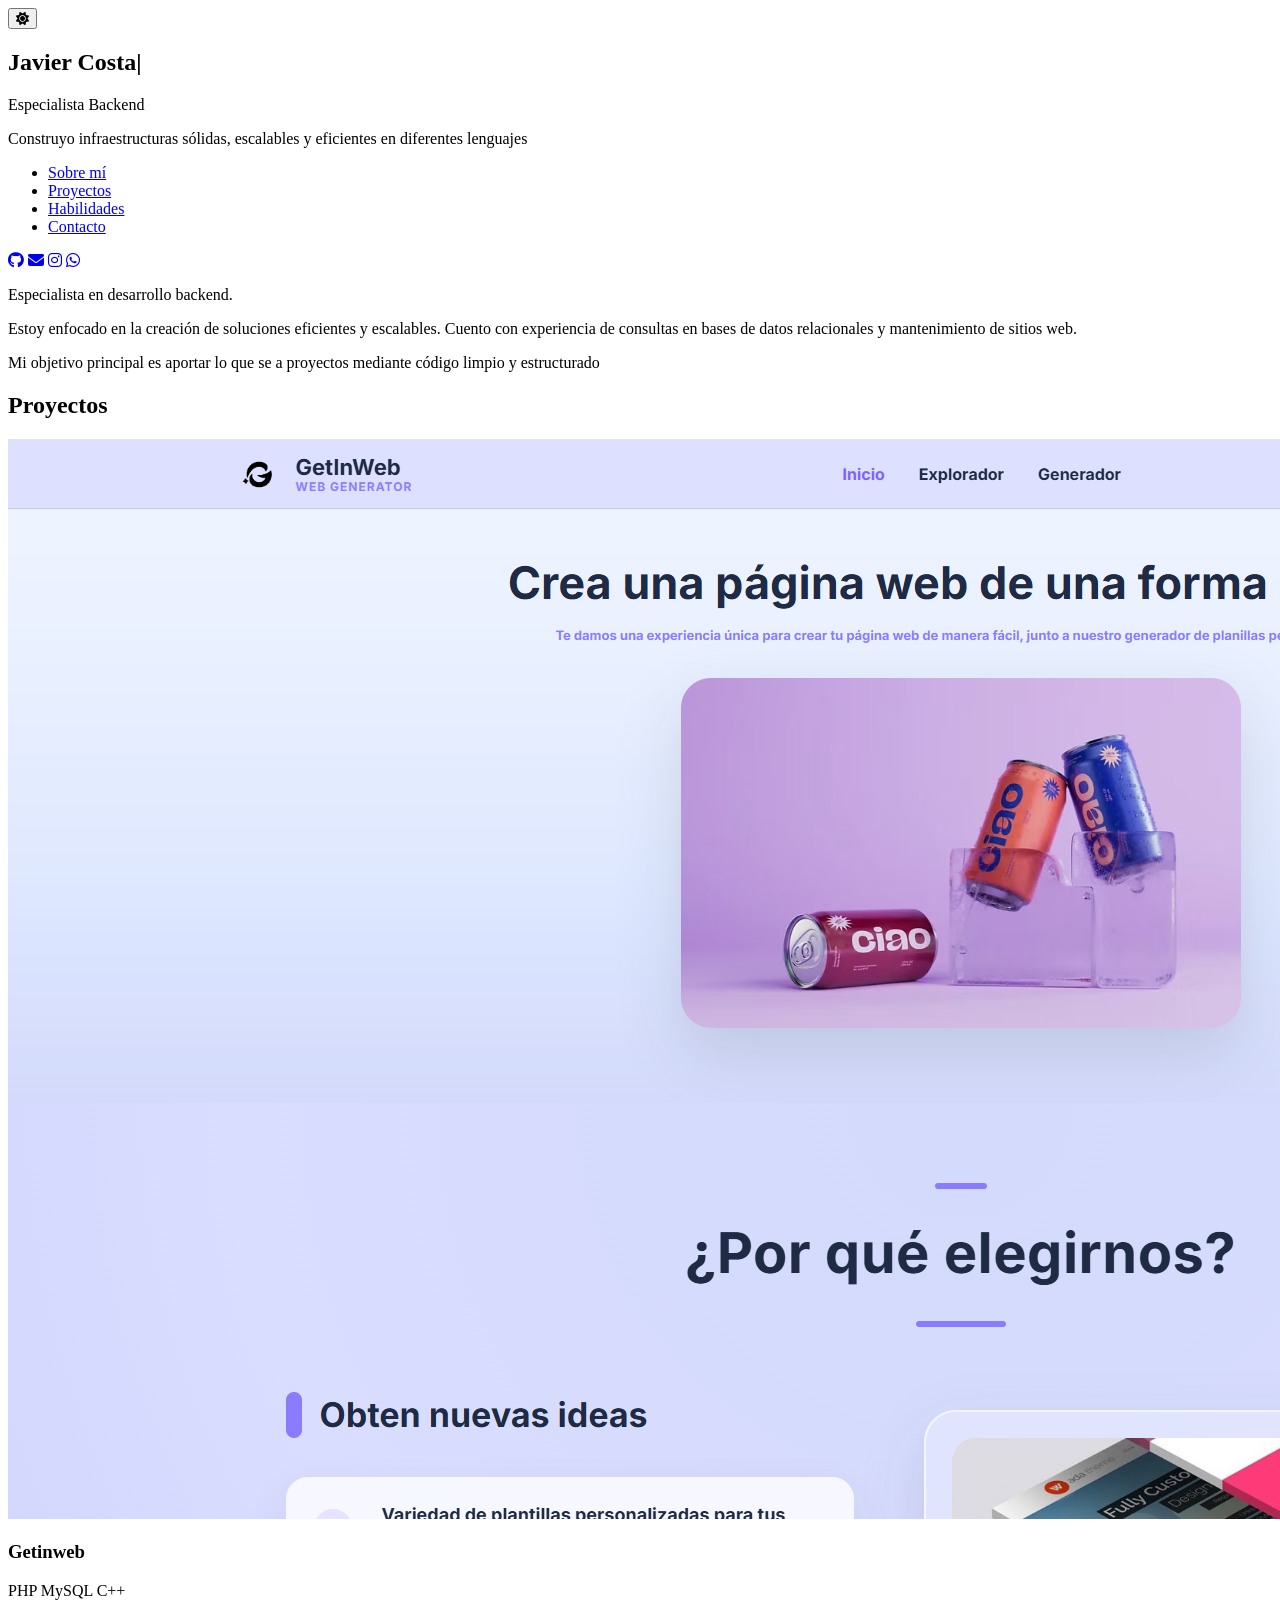
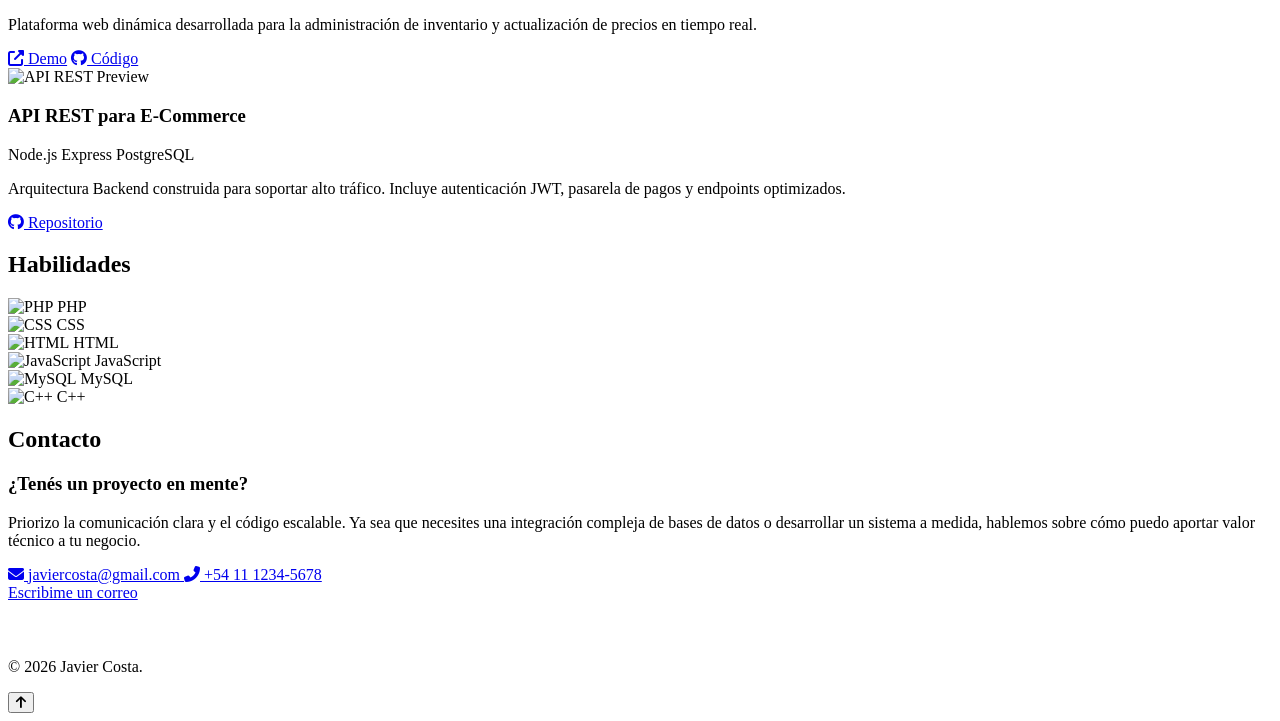
==== index.html @ dca33783 "Update index.html" ====
<!DOCTYPE html>
<html lang="es">
<head>
    <meta charset="UTF-8">
    <meta name="viewport" content="width=device-width, initial-scale=1.0">
    <title>Javier Costa | Desarrollador Backend</title>
    <link rel="preconnect" href="https://fonts.googleapis.com">
    <link rel="preconnect" href="https://fonts.gstatic.com" crossorigin>
    <link href="https://fonts.googleapis.com/css2?family=Fira+Code:wght@600;700&family=Inter:wght@300;400;500;600;700&family=Poppins:wght@500;700;800&family=Space+Grotesk:wght@600;700&display=swap" rel="stylesheet">
    <link rel="stylesheet" href="https://cdnjs.cloudflare.com/ajax/libs/font-awesome/6.4.0/css/all.min.css">
    <link rel="stylesheet" href="/CSS/estilos.css">
</head>
    
<body>

    <div id="bg-flashlight"></div>

    <button id="btn-theme" class="btn-theme-toggle" aria-label="Cambiar tema">
        <i class="fas fa-sun"></i>
    </button>

    <div class="layout-container">
        
        <aside class="col-izquierda">
            <div class="header-info">
                <h1><span id="nombre-tipeo" class="texto-gradiente fuente-llamativa"></span><span class="cursor">|</span></h1>
                <p class="subtitulo">Especialista Backend</p>
                <p class="tagline">Construyo infraestructuras sólidas, escalables y eficientes en diferentes lenguajes</p>
                
                <nav class="nav-fija">
                    <ul>
                        <li><a href="#sobre-mi" class="nav-link activo-link"><span class="nav-linea"></span> Sobre mí</a></li>
                        <li><a href="#proyectos" class="nav-link"><span class="nav-linea"></span> Proyectos</a></li>
                        <li><a href="#habilidades" class="nav-link"><span class="nav-linea"></span> Habilidades</a></li>
                        <li><a href="#contacto" class="nav-link"><span class="nav-linea"></span> Contacto</a></li>
                    </ul>
                </nav>
            </div>

            <div class="redes-sociales-fijas">
                <a href="https://github.com/ModuMod" target="_blank" class="btn-icono-pequeno" aria-label="GitHub"><i class="fab fa-github"></i></a>
                <a href="mailto:javiercosta@gmail.com" class="btn-icono-pequeno" aria-label="Email"><i class="fas fa-envelope"></i></a>
                <a href="https://instagram.com/" target="_blank" class="btn-icono-pequeno" aria-label="Instagram"><i class="fab fa-instagram"></i></a>
                <a href="https://wa.me/541112345678" target="_blank" class="btn-icono-pequeno" aria-label="WhatsApp"><i class="fab fa-whatsapp"></i></a>
            </div>
        </aside>

        <main class="col-derecha">
            
            <section id="sobre-mi" class="seccion-bloque">
                <p>Especialista en desarrollo backend. </p>
                <p>Estoy enfocado en la creación de soluciones eficientes y escalables. Cuento con experiencia de consultas en bases de datos relacionales y mantenimiento de sitios web.</p>
                <p>Mi objetivo principal es aportar lo que se a proyectos mediante código limpio y estructurado</p>
            </section>

            <section id="proyectos" class="seccion-bloque">
                <h2>Proyectos</h2>
                <div class="lista-proyectos">
                    
                    <div class="card-proyecto-moderna">
                        <div class="proyecto-imagen">
                            <img src="img/AA.png" alt="Getinweb Preview">
                        </div>
                        <div class="proyecto-info">
                            <h3>Getinweb</h3>
                            <div class="etiquetas-tech">
                                <span class="tag">PHP</span>
                                <span class="tag">MySQL</span>
                                <span class="tag">C++</span>
                            </div>
                            <p>Plataforma web dinámica desarrollada para la administración de inventario y actualización de precios en tiempo real.</p>
                            <div class="enlaces-proyecto">
                                <a href="https://getinweb.cavernservices.org/index.php" class="btn" target="_blank"><i class="fas fa-external-link-alt"></i> Demo</a>
                                <a href="https://github.com/R0V1N2VV/GetInWeb-Proyecto" class="btn btn-secundario" target="_blank"><i class="fab fa-github"></i> Código</a>
                            </div>
                        </div>
                    </div>

                    <div class="card-proyecto-moderna">
                        <div class="proyecto-imagen">
                            <img src="https://images.unsplash.com/photo-1558494949-ef010cbdcc31?auto=format&fit=crop&w=600&q=80" alt="API REST Preview">
                        </div>
                        <div class="proyecto-info">
                            <h3>API REST para E-Commerce</h3>
                            <div class="etiquetas-tech">
                                <span class="tag">Node.js</span>
                                <span class="tag">Express</span>
                                <span class="tag">PostgreSQL</span>
                            </div>
                            <p>Arquitectura Backend construida para soportar alto tráfico. Incluye autenticación JWT, pasarela de pagos y endpoints optimizados.</p>
                            <div class="enlaces-proyecto">
                                <a href="#" class="btn btn-secundario"><i class="fab fa-github"></i> Repositorio</a>
                            </div>
                        </div>
                    </div>

                </div>
            </section>

            <section id="habilidades" class="seccion-bloque">
                <h2>Habilidades</h2>
                <div class="grid-habilidades">
                    <div class="skill-tag"><img src="https://cdn.jsdelivr.net/gh/devicons/devicon@latest/icons/php/php-original.svg" alt="PHP"> PHP</div>
                    <div class="skill-tag"><img src="https://cdn.jsdelivr.net/gh/devicons/devicon@latest/icons/css3/css3-original.svg" alt="CSS"> CSS</div>
                    <div class="skill-tag"><img src="https://cdn.jsdelivr.net/gh/devicons/devicon@latest/icons/html5/html5-original.svg" alt="HTML"> HTML</div>
                    <div class="skill-tag"><img src="https://cdn.jsdelivr.net/gh/devicons/devicon@latest/icons/javascript/javascript-original.svg" alt="JavaScript"> JavaScript</div>
                    <div class="skill-tag"><img src="https://cdn.jsdelivr.net/gh/devicons/devicon@latest/icons/mysql/mysql-original.svg" alt="MySQL"> MySQL</div>
                    <div class="skill-tag"><img src="https://cdn.jsdelivr.net/gh/devicons/devicon@latest/icons/cplusplus/cplusplus-original.svg" alt="C++"> C++</div>
                </div>
            </section>

            <section id="contacto" class="seccion-bloque">
                <h2>Contacto</h2>
                <div class="card-contacto-imagen">
                    <h3 class="contacto-titulo">¿Tenés un proyecto en mente?</h3>
                    <p class="contacto-descripcion">
                        Priorizo la comunicación clara y el código escalable. Ya sea que necesites una integración compleja de bases de datos o desarrollar un sistema a medida, hablemos sobre cómo puedo aportar valor técnico a tu negocio.
                    </p>
                    
                    <div class="contacto-pill-container">
                        <a href="mailto:javiercosta@gmail.com" class="contacto-pill">
                            <i class="fas fa-envelope"></i>
                            <span>javiercosta@gmail.com</span>
                        </a>
                        <a href="https://wa.me/541112345678" target="_blank" class="contacto-pill">
                            <i class="fas fa-phone-alt"></i>
                            <span>+54 11 1234-5678</span>
                        </a>
                    </div>

                    <div class="contacto-accion">
                        <a href="mailto:javiercosta@gmail.com" class="btn-contacto-destacado">Escribime un correo</a>
                    </div>
                </div>
            </section>

            <footer class="footer-bottom" style="text-align: left; background: transparent; border: none; padding-top: 40px;">
                <p>&copy; 2026 Javier Costa.</p>
            </footer>

        </main>
    </div>
<button id="btn-subir" class="btn-subir" aria-label="Volver arriba">
        <i class="fas fa-arrow-up"></i>
</button>
    <script src="js/app.js"></script>
</body>
</html>
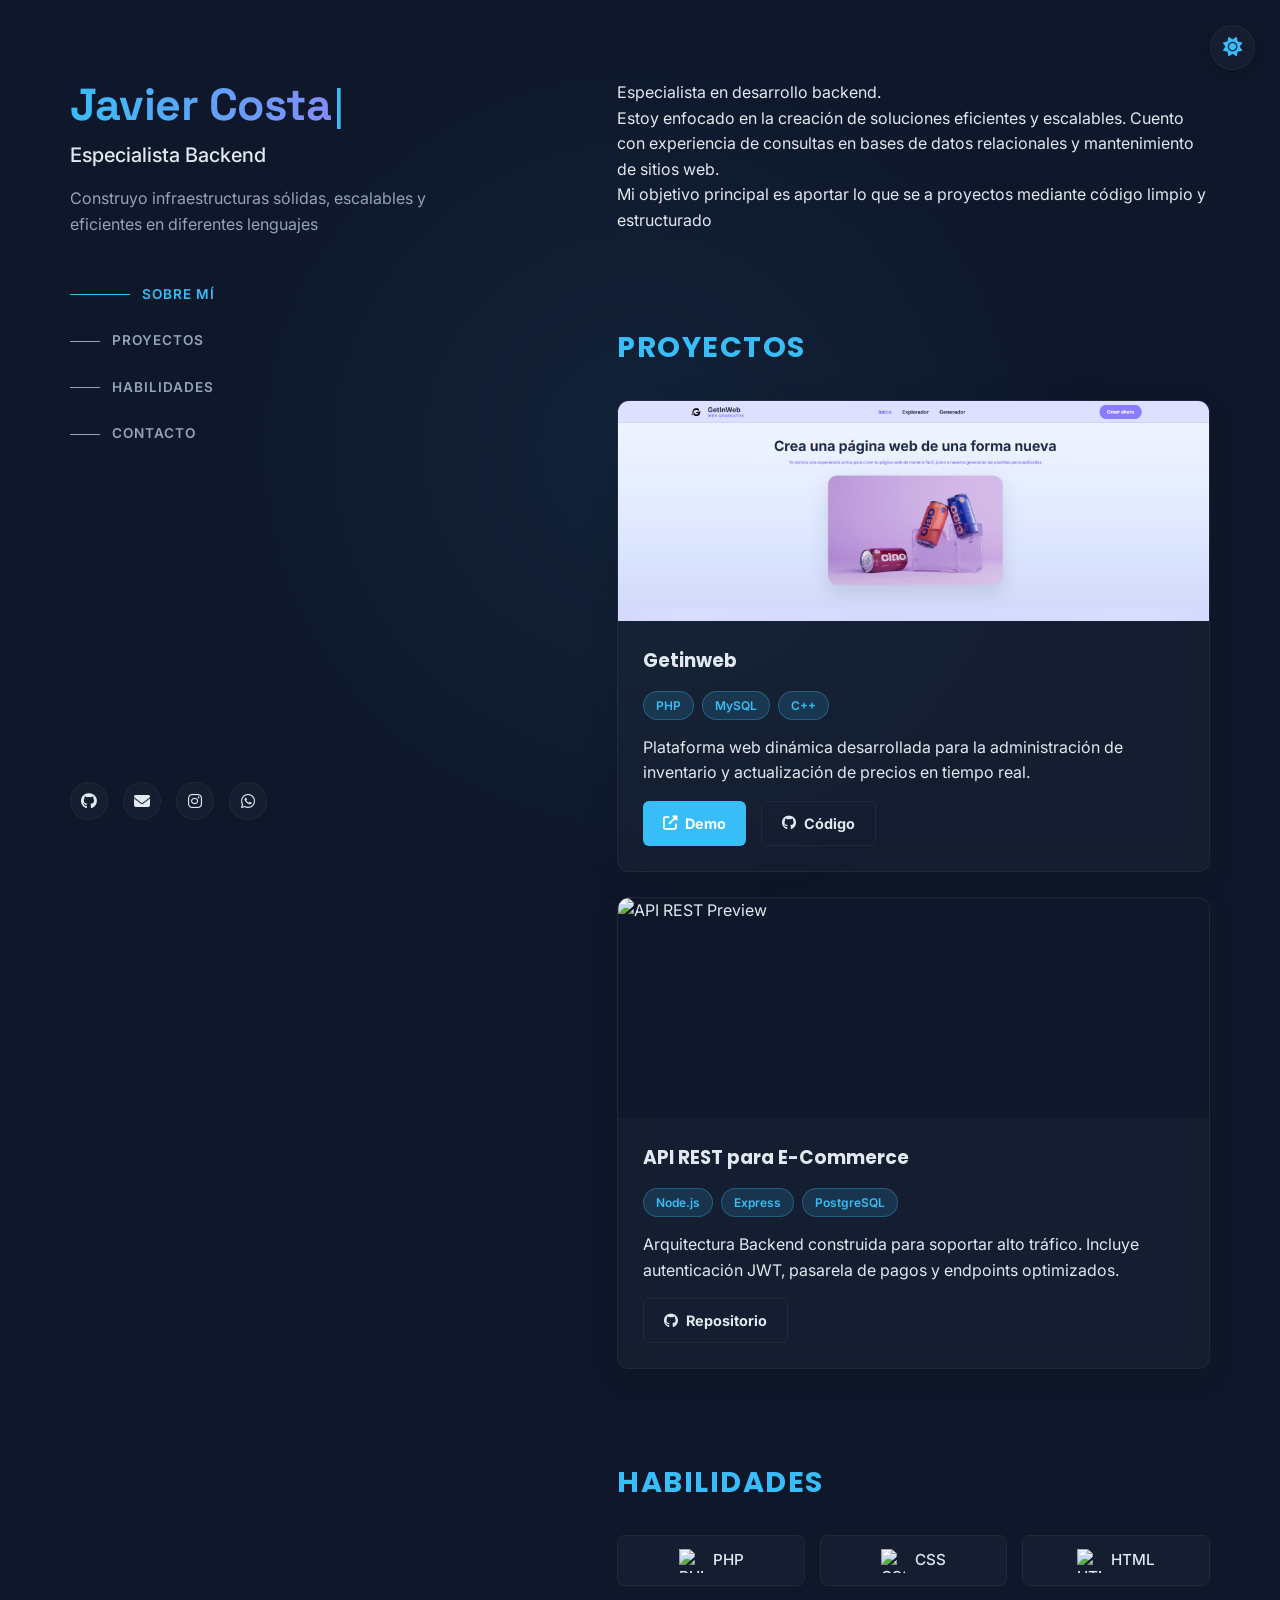
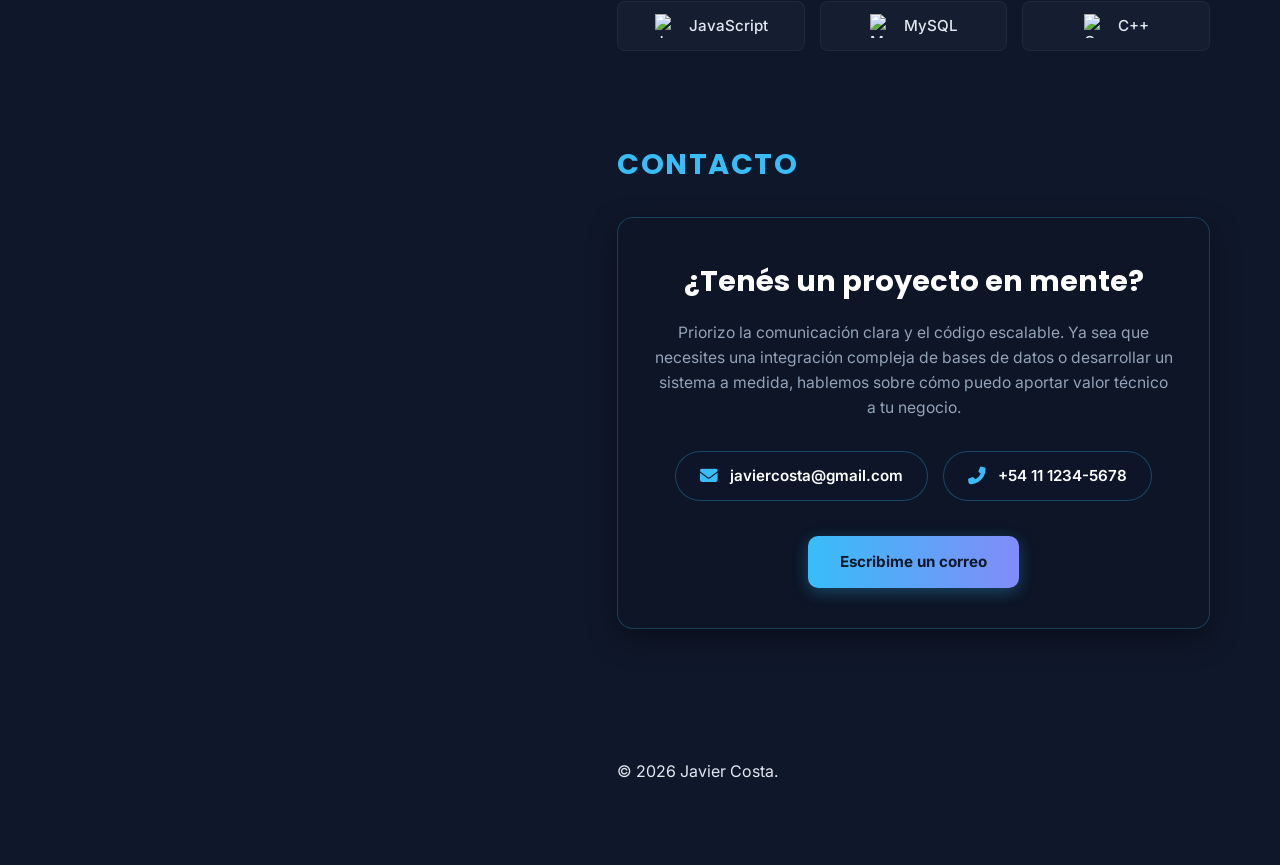
==== commit 26744245: "Update index.html" ====
--- a/index.html
+++ b/index.html
@@ -8,7 +8,7 @@
     <link rel="preconnect" href="https://fonts.gstatic.com" crossorigin>
     <link href="https://fonts.googleapis.com/css2?family=Fira+Code:wght@600;700&family=Inter:wght@300;400;500;600;700&family=Poppins:wght@500;700;800&family=Space+Grotesk:wght@600;700&display=swap" rel="stylesheet">
     <link rel="stylesheet" href="https://cdnjs.cloudflare.com/ajax/libs/font-awesome/6.4.0/css/all.min.css">
-    <link rel="stylesheet" href="/CSS/estilos.css">
+    <link rel="stylesheet" href="/css/estilos.css">
 </head>
     
 <body>
--- a/css/estilos.css
+++ b/css/estilos.css
@@ -0,0 +1,567 @@
+:root {
+    --color-fondo: #0f172a;
+    --color-texto: #e2e8f0;
+    --color-texto-secundario: #94a3b8;
+    --color-acento: #38bdf8;
+    --color-acento-hover: #0ea5e9;
+    --color-card: rgba(30, 41, 59, 0.4);
+    --color-card-border: rgba(255, 255, 255, 0.05);
+    --color-input: rgba(15, 23, 42, 0.6);
+    --gradiente-texto: linear-gradient(90deg, #38bdf8, #818cf8);
+    --font-texto: 'Inter', sans-serif;
+    --font-titulos: 'Poppins', sans-serif;
+    --font-llamativa: 'Space Grotesk', sans-serif;
+}
+
+body.modo-claro {
+    --color-fondo: #f8fafc;
+    --color-texto: #1e293b;
+    --color-texto-secundario: #475569;
+    --color-acento: #0284c7;
+    --color-acento-hover: #0369a1;
+    --color-card: rgba(255, 255, 255, 0.85);
+    --color-card-border: rgba(0, 0, 0, 0.08);
+    --color-input: rgba(241, 245, 249, 1);
+    --gradiente-texto: linear-gradient(90deg, #0284c7, #4f46e5);
+}
+
+#bg-flashlight {
+    position: fixed;
+    top: 0;
+    left: 0;
+    width: 100vw;
+    height: 100vh;
+    pointer-events: none;
+    z-index: -1;
+    background: radial-gradient(600px circle at var(--bg-x, 50%) var(--bg-y, 50%), rgba(56, 189, 248, 0.07), transparent 80%);
+    transition: background 0.1s ease-out;
+}
+
+body.modo-claro #bg-flashlight {
+    background: radial-gradient(600px circle at var(--bg-x, 50%) var(--bg-y, 50%), rgba(2, 132, 199, 0.08), transparent 80%);
+}
+
+html {
+    scroll-behavior: smooth;
+}
+
+* {
+    margin: 0;
+    padding: 0;
+    box-sizing: border-box;
+}
+
+body {
+    background-color: var(--color-fondo);
+    color: var(--color-texto);
+    line-height: 1.6;
+    overflow-x: hidden;
+    font-family: var(--font-texto);
+    transition: background-color 0.3s ease, color 0.3s ease;
+}
+
+h1, h2, h3 {
+    font-family: var(--font-titulos);
+}
+
+.btn-theme-toggle {
+    position: fixed;
+    top: 25px;
+    right: 25px;
+    z-index: 1000;
+    width: 45px;
+    height: 45px;
+    border-radius: 50%;
+    background-color: var(--color-card);
+    border: 1px solid var(--color-card-border);
+    color: var(--color-acento);
+    font-size: 1.2rem;
+    cursor: pointer;
+    display: flex;
+    align-items: center;
+    justify-content: center;
+    box-shadow: 0 4px 12px rgba(0,0,0,0.15);
+    transition: all 0.3s ease;
+}
+
+.btn-theme-toggle:hover {
+    transform: scale(1.1);
+    background-color: var(--color-acento);
+    color: #fff;
+}
+
+::-webkit-scrollbar {
+    width: 8px;
+}
+
+::-webkit-scrollbar-track {
+    background: var(--color-fondo);
+}
+
+::-webkit-scrollbar-thumb {
+    background: var(--color-acento);
+    border-radius: 4px;
+}
+
+.texto-gradiente {
+    background: var(--gradiente-texto);
+    background-clip: text;          
+    -webkit-background-clip: text;
+    -webkit-text-fill-color: transparent;
+}
+
+.fuente-llamativa {
+    font-family: var(--font-llamativa);
+    font-weight: 700;
+    letter-spacing: -0.5px;
+}
+
+.cursor {
+    display: inline-block;
+    color: var(--color-acento);
+    font-weight: 300;
+    animation: parpadeo 0.8s infinite;
+    margin-left: 2px;
+}
+
+@keyframes parpadeo {
+    0%, 100% { opacity: 1; }
+    50% { opacity: 0; }
+}
+
+.layout-container {
+    max-width: 1200px;
+    margin: 0 auto;
+    padding: 0 30px;
+}
+
+@media (min-width: 1024px) {
+    .layout-container {
+        display: flex;
+        justify-content: space-between;
+        gap: 50px;
+    }
+
+    .col-izquierda {
+        position: sticky;
+        top: 0;
+        height: 100vh;
+        width: 42%;
+        display: flex;
+        flex-direction: column;
+        justify-content: space-between;
+        padding: 80px 0;
+    }
+
+    .col-derecha {
+        width: 52%;
+        padding: 80px 0;
+    }
+}
+
+@media (max-width: 1023px) {
+    .col-izquierda {
+        padding: 60px 0 30px 0;
+    }
+    
+    .col-derecha {
+        padding: 20px 0 60px 0;
+    }
+
+    .nav-fija {
+        display: none;
+    }
+}
+
+.header-info h1 {
+    font-size: 2.8rem;
+    line-height: 1.1;
+    margin-bottom: 10px;
+    color: var(--color-texto);
+}
+
+.header-info .subtitulo {
+    font-size: 1.25rem;
+    color: var(--color-texto);
+    font-weight: 500;
+    margin-bottom: 15px;
+}
+
+.header-info .tagline {
+    color: var(--color-texto-secundario);
+    font-size: 1rem;
+    max-width: 90%;
+}
+
+.nav-fija {
+    margin-top: 40px;
+}
+
+.nav-fija ul {
+    list-style: none;
+}
+
+.nav-fija li {
+    margin-bottom: 18px;
+}
+
+.nav-fija .nav-link {
+    display: inline-flex;
+    align-items: center;
+    gap: 12px;
+    color: var(--color-texto-secundario);
+    text-decoration: none;
+    font-size: 0.85rem;
+    font-weight: 600;
+    text-transform: uppercase;
+    letter-spacing: 1px;
+    transition: all 0.3s ease;
+}
+
+.nav-linea {
+    width: 30px;
+    height: 1px;
+    background-color: var(--color-texto-secundario);
+    transition: all 0.3s ease;
+}
+
+.nav-fija .nav-link:hover,
+.nav-fija .nav-link.activo-link {
+    color: var(--color-acento);
+}
+
+.nav-fija .nav-link:hover .nav-linea,
+.nav-fija .nav-link.activo-link .nav-linea {
+    width: 60px;
+    background-color: var(--color-acento);
+}
+
+.redes-sociales-fijas {
+    display: flex;
+    gap: 15px;
+    margin-top: 30px;
+}
+
+.seccion-bloque {
+    margin-bottom: 90px;
+}
+
+.seccion-bloque h2 {
+    font-size: 1.8rem;
+    margin-bottom: 30px;
+    color: var(--color-acento);
+    text-transform: uppercase;
+    letter-spacing: 1.5px;
+}
+
+.lista-proyectos {
+    display: flex;
+    flex-direction: column;
+    gap: 25px;
+}
+
+.card-proyecto-moderna {
+    background: var(--color-card); 
+    backdrop-filter: blur(12px);
+    -webkit-backdrop-filter: blur(12px);
+    border: 1px solid var(--color-card-border); 
+    box-shadow: 0 8px 32px 0 rgba(0, 0, 0, 0.1);
+    position: relative;
+    border-radius: 12px;
+    overflow: hidden;
+    transition: transform 0.3s ease, border-color 0.3s ease;
+    display: flex;
+    flex-direction: column;
+}
+
+.proyecto-imagen {
+    width: 100%;
+    height: 220px; 
+    overflow: hidden;
+    background-color: #0f172a; 
+}
+
+.proyecto-imagen img {
+    width: 100%;
+    height: 100%;
+    object-fit: cover; 
+    object-position: top center; 
+    transition: transform 0.4s ease;
+}
+
+.card-proyecto-moderna:hover .proyecto-imagen img {
+    transform: scale(1.05);
+}
+
+.proyecto-info {
+    padding: 25px;
+}
+
+.card-proyecto-moderna::after {
+    content: '';
+    position: absolute;
+    top: 0; left: 0; right: 0; bottom: 0;
+    background: radial-gradient(circle 300px at var(--mouse-x, 50%) var(--mouse-y, 50%), rgba(56, 189, 248, 0.12), transparent 80%);
+    opacity: 0;
+    transition: opacity 0.3s ease;
+    pointer-events: none;
+    z-index: 1;
+}
+
+.card-proyecto-moderna:hover::after {
+    opacity: 1;
+}
+
+.card-proyecto-moderna:hover {
+    transform: translateY(-5px);
+    border-color: var(--color-acento);
+}
+
+.etiquetas-tech {
+    display: flex;
+    gap: 8px;
+    margin: 15px 0;
+    flex-wrap: wrap;
+}
+
+.tag {
+    background: rgba(56, 189, 248, 0.15);
+    color: var(--color-acento);
+    padding: 4px 12px;
+    border-radius: 20px;
+    font-size: 0.75rem;
+    font-weight: 600;
+    border: 1px solid rgba(56, 189, 248, 0.3);
+}
+
+.enlaces-proyecto {
+    display: flex;
+    gap: 15px;
+    margin-top: 15px;
+}
+
+.btn {
+    display: inline-flex;
+    align-items: center;
+    gap: 8px;
+    background-color: var(--color-acento);
+    color: #fff;
+    padding: 10px 20px;
+    text-decoration: none;
+    font-weight: bold;
+    border-radius: 6px;
+    font-size: 0.9rem;
+    transition: all 0.3s ease;
+}
+
+.btn:hover {
+    background-color: var(--color-acento-hover);
+    transform: translateY(-2px);
+}
+
+.btn-secundario {
+    background: transparent;
+    color: var(--color-texto);
+    border: 1px solid var(--color-card-border);
+}
+
+.btn-secundario:hover {
+    border-color: var(--color-acento);
+    color: var(--color-acento);
+}
+
+.btn-icono-pequeno {
+    display: inline-flex;
+    align-items: center;
+    justify-content: center;
+    width: 38px;
+    height: 38px;
+    background-color: var(--color-card);
+    color: var(--color-texto);
+    border-radius: 50%;
+    text-decoration: none;
+    transition: all 0.3s ease;
+    border: 1px solid var(--color-card-border);
+}
+
+.btn-icono-pequeno:hover {
+    background-color: var(--color-acento);
+    color: #fff;
+    border-color: var(--color-acento);
+    transform: translateY(-3px);
+}
+
+.grid-habilidades {
+    display: grid;
+    grid-template-columns: repeat(3, 1fr);
+    gap: 15px;
+}
+
+@media (max-width: 600px) {
+    .grid-habilidades {
+        grid-template-columns: repeat(2, 1fr);
+    }
+}
+
+.skill-tag {
+    display: flex;
+    align-items: center;
+    justify-content: center;
+    gap: 10px;
+    background: var(--color-card); 
+    border: 1px solid var(--color-card-border);
+    padding: 12px;
+    border-radius: 8px;
+    font-size: 0.95rem;
+    font-weight: 500;
+    color: var(--color-texto);
+    cursor: default;
+}
+
+.skill-tag img {
+    width: 24px;
+    height: 24px;
+    object-fit: contain;
+}
+
+.card-contacto-imagen {
+    background: #0d1527;
+    border: 1px solid rgba(56, 189, 248, 0.25);
+    border-radius: 16px;
+    padding: 40px 30px;
+    text-align: center;
+    box-shadow: 0 10px 30px rgba(0, 0, 0, 0.4);
+    transition: border-color 0.3s ease;
+}
+
+body.modo-claro .card-contacto-imagen {
+    background: #ffffff;
+    border-color: rgba(2, 132, 199, 0.3);
+    box-shadow: 0 10px 30px rgba(0, 0, 0, 0.05);
+}
+
+.contacto-titulo {
+    font-size: 1.8rem;
+    font-weight: 700;
+    color: #ffffff;
+    margin-bottom: 16px;
+}
+
+body.modo-claro .contacto-titulo {
+    color: #0f172a;
+}
+
+.contacto-descripcion {
+    color: #94a3b8;
+    font-size: 0.98rem;
+    line-height: 1.6;
+    max-width: 520px;
+    margin: 0 auto 30px auto;
+}
+
+body.modo-claro .contacto-descripcion {
+    color: #475569;
+}
+
+.contacto-pill-container {
+    display: flex;
+    justify-content: center;
+    gap: 15px;
+    flex-wrap: wrap;
+    margin-bottom: 35px;
+}
+
+.contacto-pill {
+    display: inline-flex;
+    align-items: center;
+    gap: 12px;
+    background: rgba(15, 23, 42, 0.6);
+    border: 1px solid rgba(56, 189, 248, 0.3);
+    padding: 12px 24px;
+    border-radius: 50px;
+    color: #ffffff;
+    text-decoration: none;
+    font-size: 0.95rem;
+    font-weight: 600;
+    transition: all 0.3s ease;
+}
+
+body.modo-claro .contacto-pill {
+    background: #f1f5f9;
+    border-color: rgba(2, 132, 199, 0.3);
+    color: #0f172a;
+}
+
+.contacto-pill i {
+    color: #38bdf8;
+    font-size: 1.1rem;
+}
+
+body.modo-claro .contacto-pill i {
+    color: #0284c7;
+}
+
+.contacto-pill:hover {
+    border-color: #38bdf8;
+    background: rgba(56, 189, 248, 0.1);
+    transform: translateY(-2px);
+}
+
+.contacto-accion {
+    display: flex;
+    justify-content: center;
+}
+
+.btn-contacto-destacado {
+    display: inline-block;
+    background: linear-gradient(90deg, #38bdf8, #818cf8);
+    color: #0f172a;
+    font-weight: 700;
+    padding: 14px 32px;
+    border-radius: 10px;
+    text-decoration: none;
+    font-size: 0.95rem;
+    box-shadow: 0 4px 15px rgba(56, 189, 248, 0.3);
+    transition: all 0.3s ease;
+}
+
+.btn-contacto-destacado:hover {
+    opacity: 0.95;
+    transform: translateY(-2px);
+    box-shadow: 0 6px 20px rgba(56, 189, 248, 0.4);
+}
+
+.btn-subir {
+    position: fixed;
+    bottom: 25px;
+    right: 25px;
+    z-index: 1000;
+    width: 45px;
+    height: 45px;
+    border-radius: 50%;
+    background-color: var(--color-card);
+    border: 1px solid var(--color-card-border);
+    color: var(--color-acento);
+    font-size: 1.1rem;
+    cursor: pointer;
+    display: flex;
+    align-items: center;
+    justify-content: center;
+    box-shadow: 0 4px 12px rgba(0, 0, 0, 0.2);
+    opacity: 0;
+    visibility: hidden;
+    transform: translateY(20px);
+    transition: all 0.3s ease;
+}
+
+.btn-subir.activo {
+    opacity: 1;
+    visibility: visible;
+    transform: translateY(0);
+}
+
+.btn-subir:hover {
+    background-color: var(--color-acento);
+    color: #fff;
+    transform: translateY(-3px);
+}
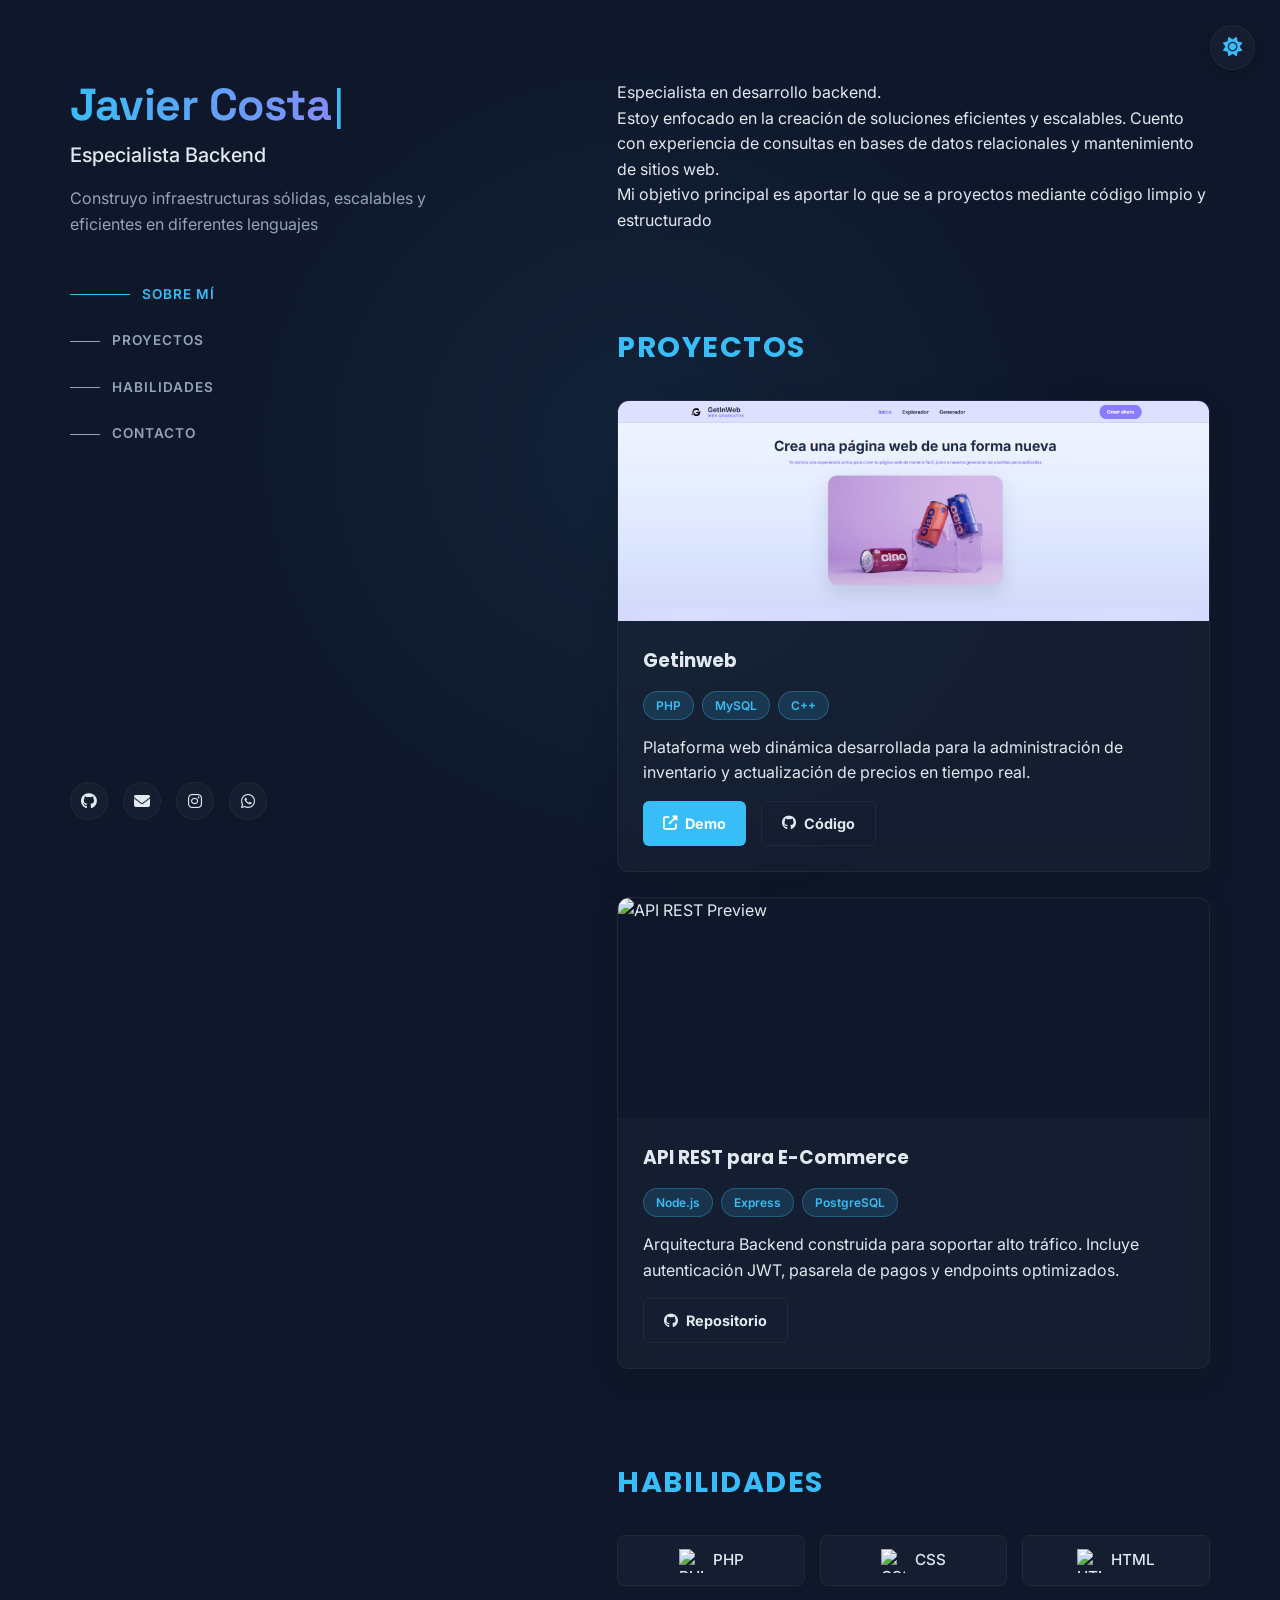
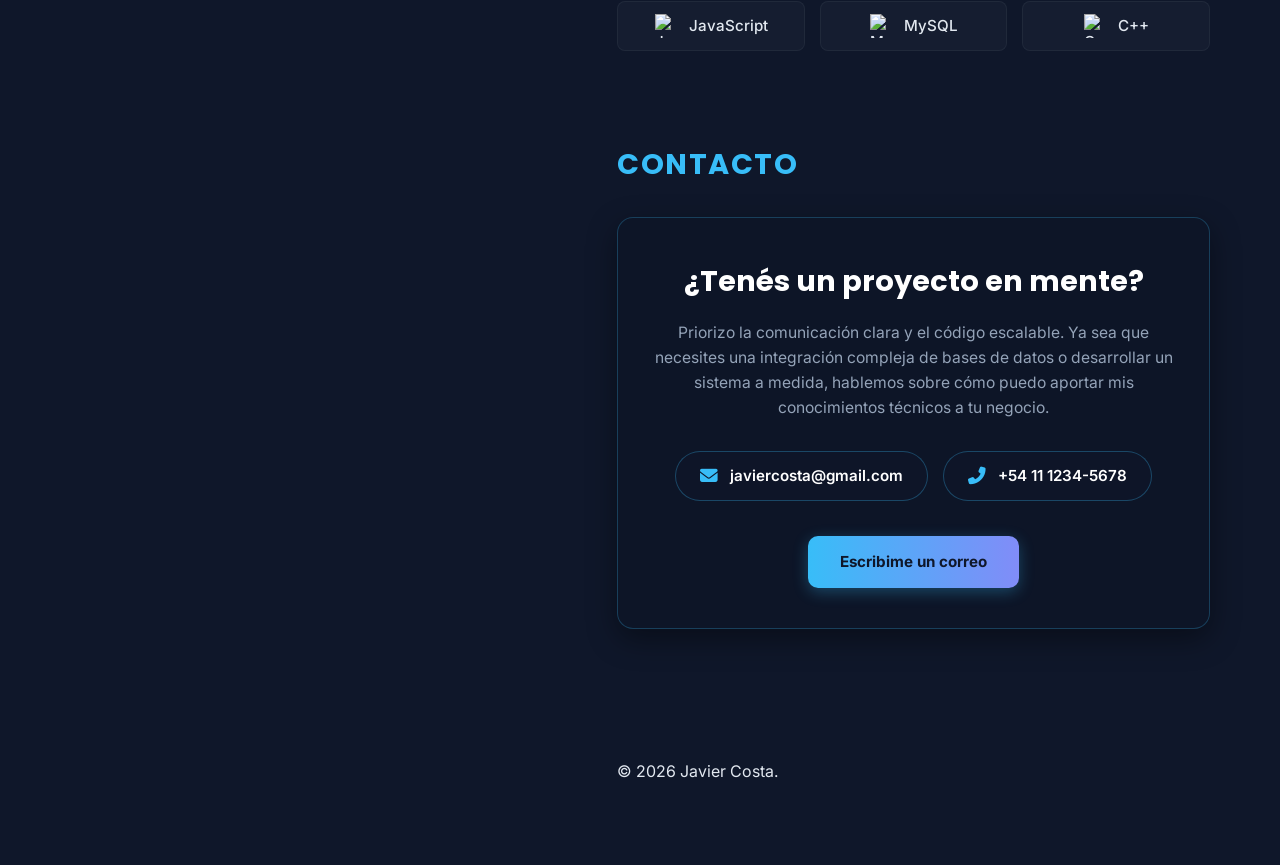
==== commit a8528fe1: "Fix HTML formatting and structure" ====
--- a/index.html
+++ b/index.html
@@ -8,7 +8,7 @@
     <link rel="preconnect" href="https://fonts.gstatic.com" crossorigin>
     <link href="https://fonts.googleapis.com/css2?family=Fira+Code:wght@600;700&family=Inter:wght@300;400;500;600;700&family=Poppins:wght@500;700;800&family=Space+Grotesk:wght@600;700&display=swap" rel="stylesheet">
     <link rel="stylesheet" href="https://cdnjs.cloudflare.com/ajax/libs/font-awesome/6.4.0/css/all.min.css">
-    <link rel="stylesheet" href="/css/estilos.css">
+    <link rel="stylesheet" href="css/estilos.css">
 </head>
     
 <body>
@@ -114,7 +114,7 @@
                 <div class="card-contacto-imagen">
                     <h3 class="contacto-titulo">¿Tenés un proyecto en mente?</h3>
                     <p class="contacto-descripcion">
-                        Priorizo la comunicación clara y el código escalable. Ya sea que necesites una integración compleja de bases de datos o desarrollar un sistema a medida, hablemos sobre cómo puedo aportar valor técnico a tu negocio.
+                        Priorizo la comunicación clara y el código escalable. Ya sea que necesites una integración compleja de bases de datos o desarrollar un sistema a medida, hablemos sobre cómo puedo aportar mis conocimientos técnicos a tu negocio.
                     </p>
                     
                     <div class="contacto-pill-container">
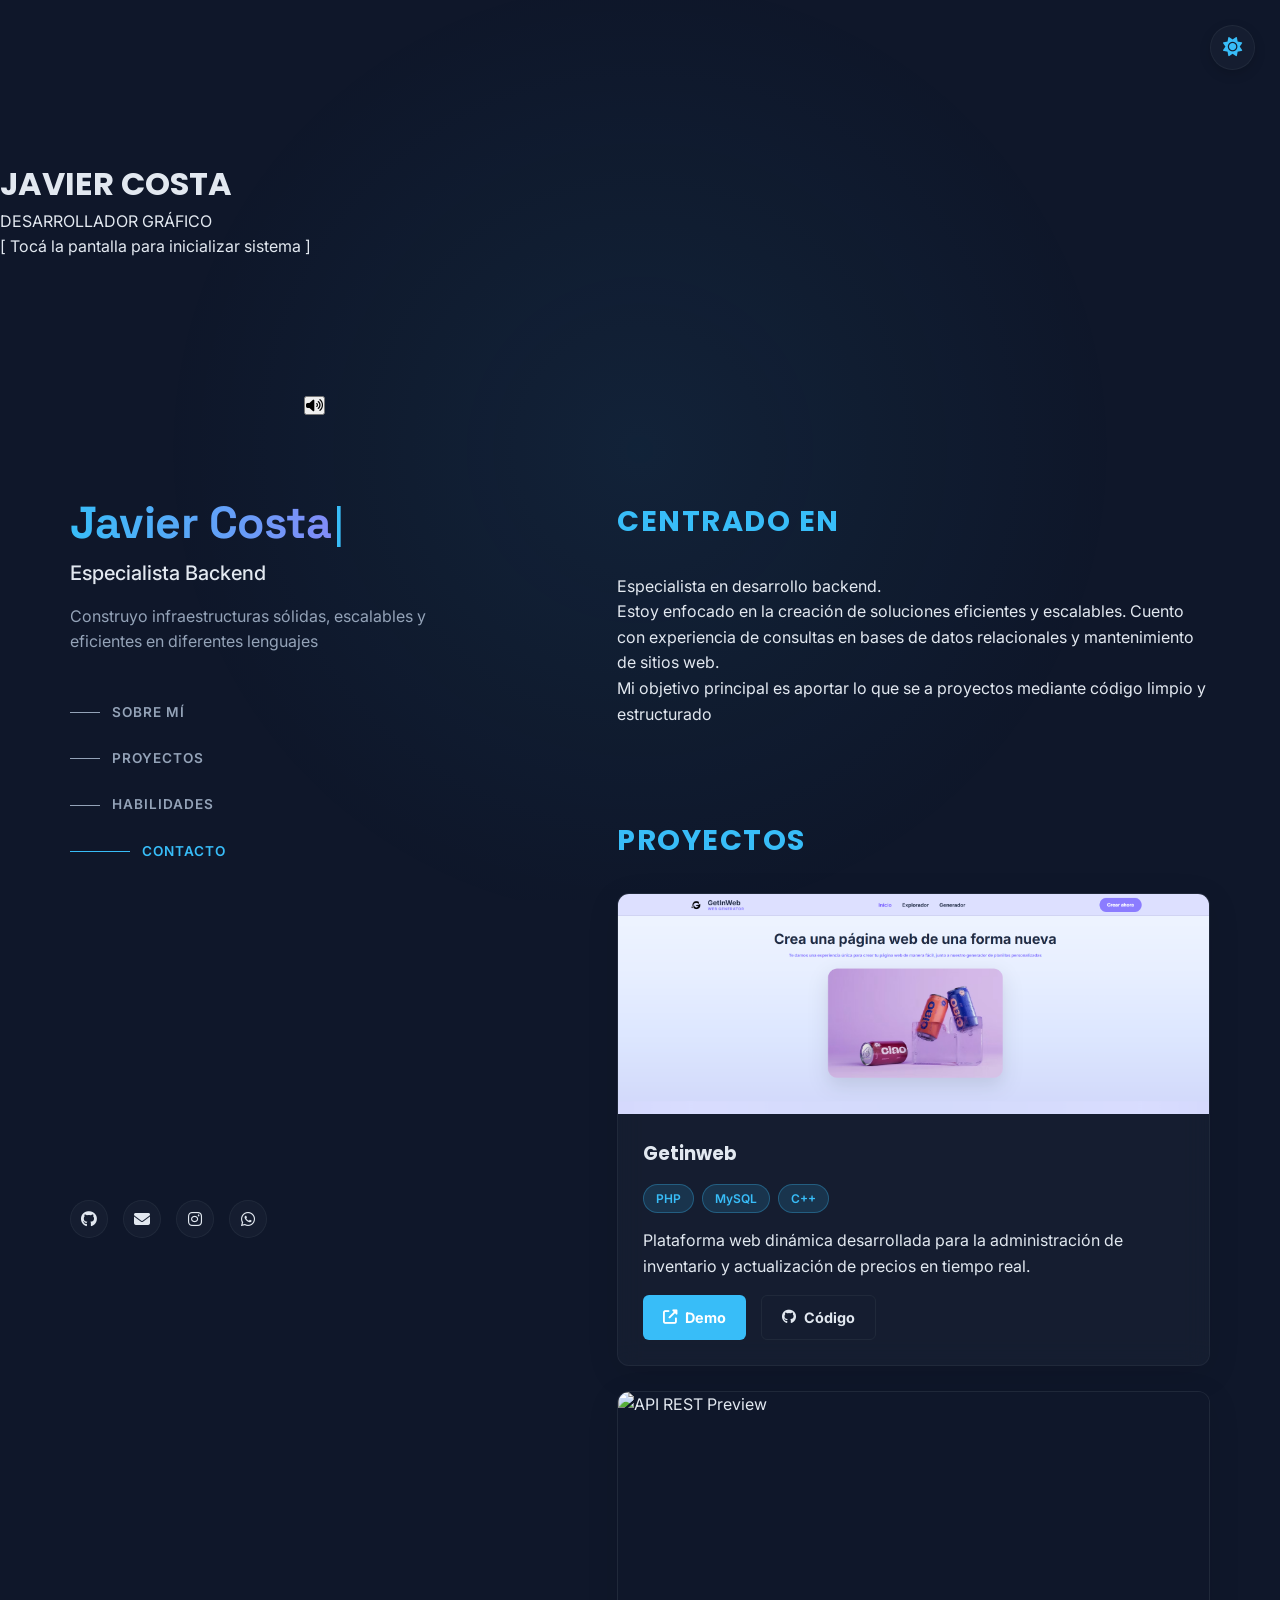
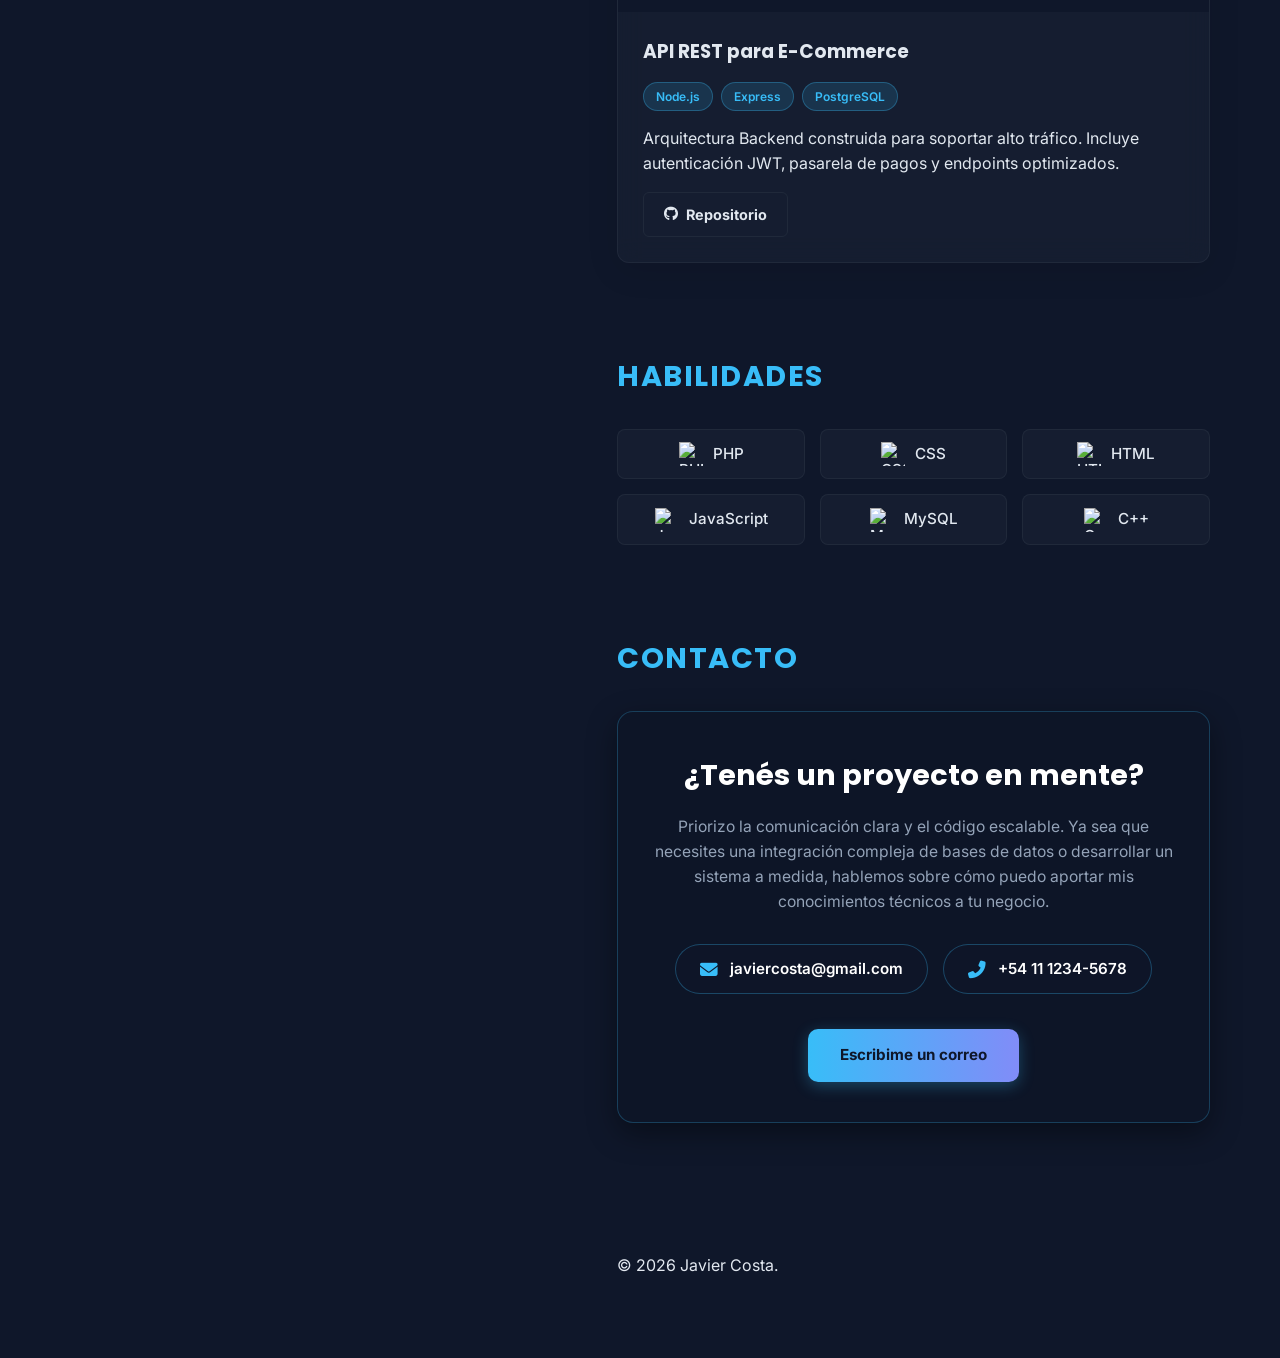
==== commit acca7d01: "Update index.html" ====
--- a/index.html
+++ b/index.html
@@ -12,11 +12,30 @@
 </head>
     
 <body>
+    <div id="pantalla-inicio" class="pantalla-inicio">
+    <canvas id="canvas-intro"></canvas>
+
+    <div class="hud-esquina top-left"></div>
+    <div class="hud-esquina top-right"></div>
+    <div class="hud-esquina bottom-left"></div>
+    <div class="hud-esquina bottom-right"></div>
+
+    <div class="contenido-inicio">
+        <h1 class="titulo-inicio glitch" data-text="JAVIER COSTA">JAVIER COSTA</h1>
+        <p class="subtitulo-inicio">DESARROLLADOR GRÁFICO</p>
+        <span class="parpadeo-click">[ Tocá la pantalla para inicializar sistema ]</span>
+    </div>
+</div>
+</div>
+<canvas id="canvas-fondo"></canvas>
 
     <div id="bg-flashlight"></div>
 
     <button id="btn-theme" class="btn-theme-toggle" aria-label="Cambiar tema">
         <i class="fas fa-sun"></i>
+    </button>
+    <button id="btn-mute" class="btn-mute-toggle" aria-label="Silenciar página">
+        <i class="fas fa-volume-up"></i>
     </button>
 
     <div class="layout-container">
@@ -48,6 +67,7 @@
         <main class="col-derecha">
             
             <section id="sobre-mi" class="seccion-bloque">
+                <h2>Centrado en</h2>
                 <p>Especialista en desarrollo backend. </p>
                 <p>Estoy enfocado en la creación de soluciones eficientes y escalables. Cuento con experiencia de consultas en bases de datos relacionales y mantenimiento de sitios web.</p>
                 <p>Mi objetivo principal es aportar lo que se a proyectos mediante código limpio y estructurado</p>
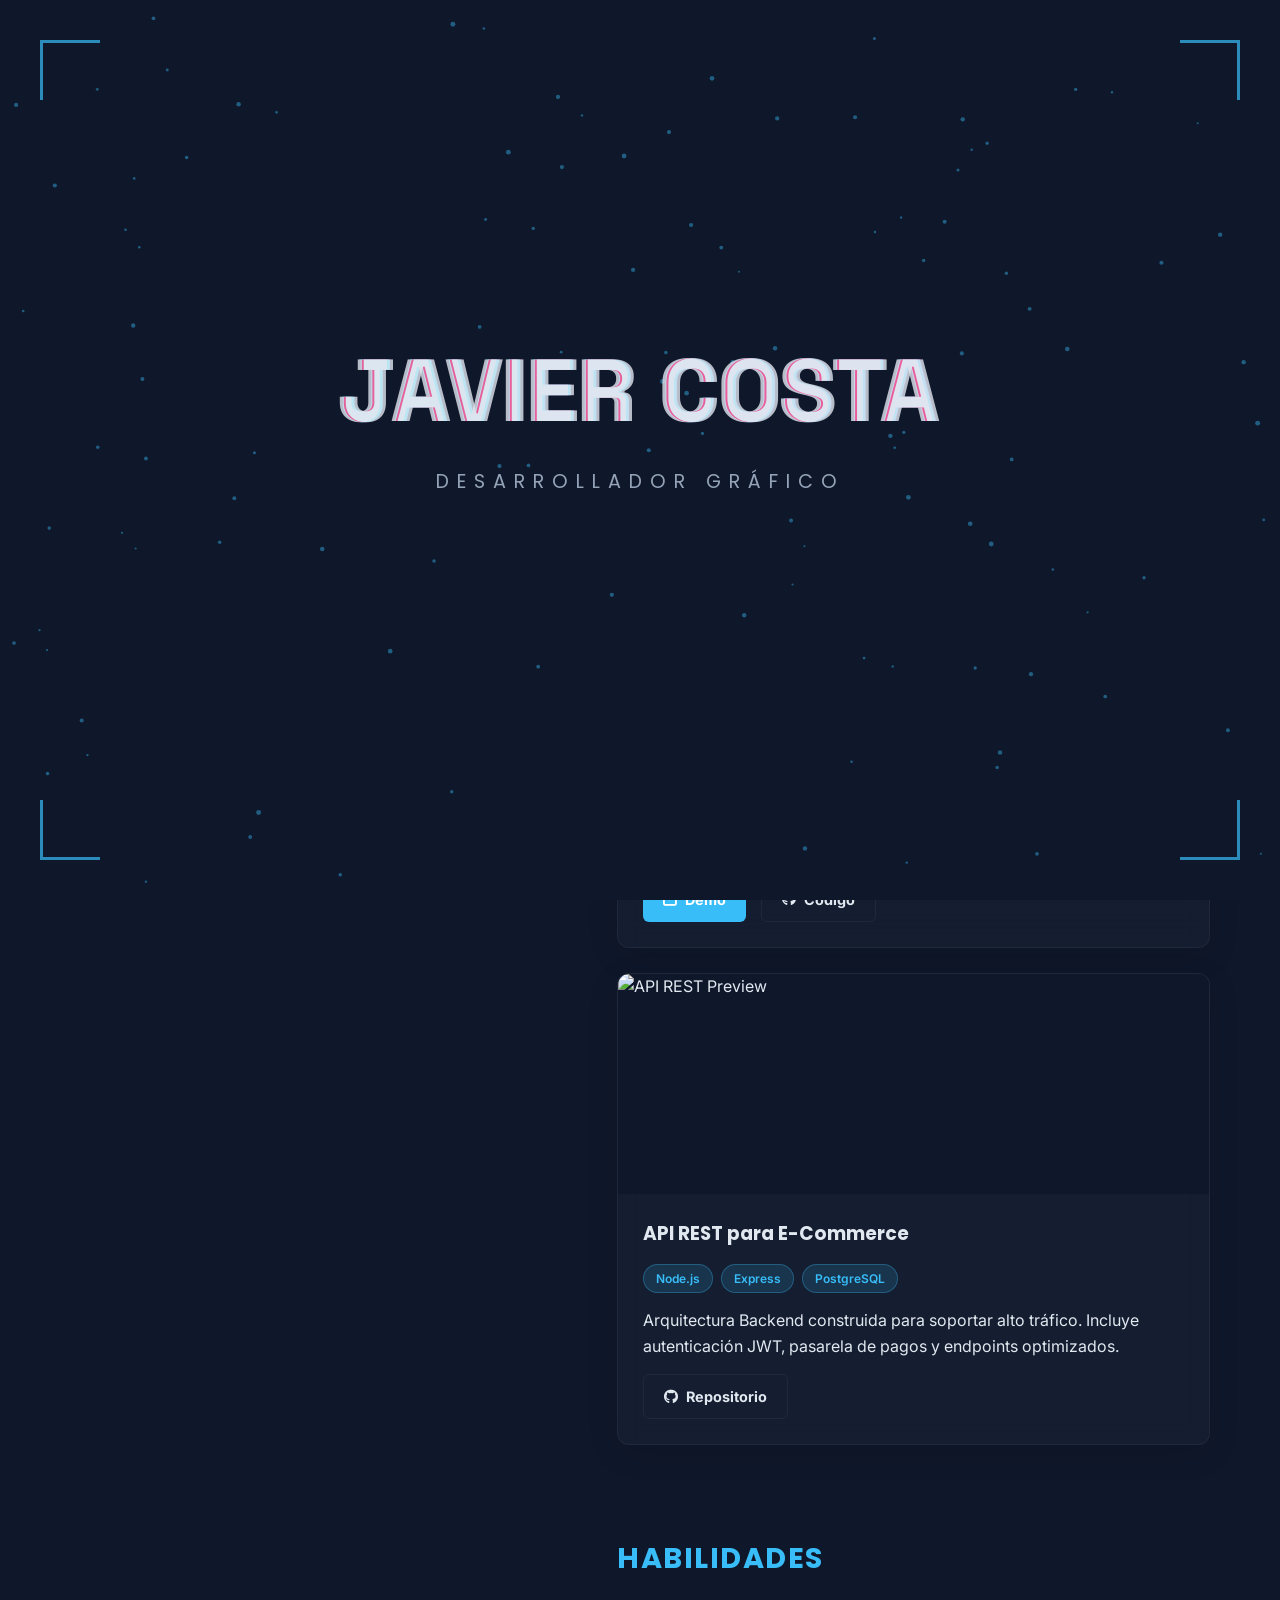
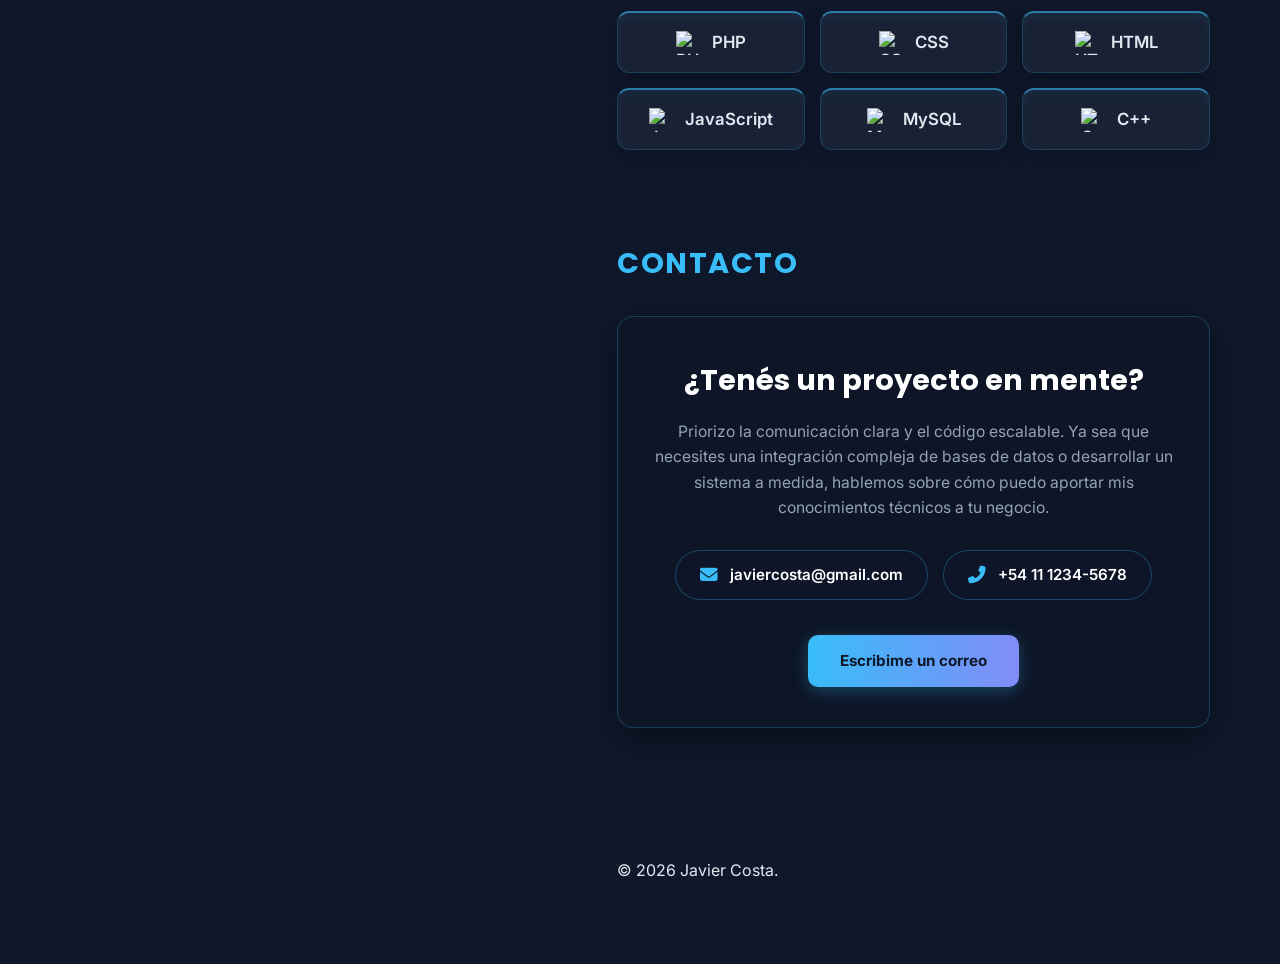
==== commit 5a7c027a: "Update index.html" ====
--- a/index.html
+++ b/index.html
@@ -23,7 +23,7 @@
     <div class="contenido-inicio">
         <h1 class="titulo-inicio glitch" data-text="JAVIER COSTA">JAVIER COSTA</h1>
         <p class="subtitulo-inicio">DESARROLLADOR GRÁFICO</p>
-        <span class="parpadeo-click">[ Tocá la pantalla para inicializar sistema ]</span>
+        <span class="parpadeo-click">[ Tocá la pantalla para continuar ]</span>
     </div>
 </div>
 </div>
--- a/css/estilos.css
+++ b/css/estilos.css
@@ -84,6 +84,27 @@
     transition: all 0.3s ease;
 }
 
+.btn-mute-toggle {
+    position: fixed;
+    top: 25px;
+    right: 80px;
+    z-index: 1000;
+    width: 45px;
+    height: 45px;
+    border-radius: 50%;
+    background-color: var(--color-card);
+    border: 1px solid var(--color-card-border);
+    color: var(--color-acento);
+    font-size: 1.2rem;
+    cursor: pointer;
+    display: flex;
+    align-items: center;
+    justify-content: center;
+    box-shadow: 0 4px 12px rgba(0,0,0,0.15);
+    transition: all 0.3s ease;
+}
+
+.btn-mute-toggle:hover,
 .btn-theme-toggle:hover {
     transform: scale(1.1);
     background-color: var(--color-acento);
@@ -130,6 +151,8 @@
 }
 
 .layout-container {
+    position: relative;
+    z-index: 10;
     max-width: 1200px;
     margin: 0 auto;
     padding: 0 30px;
@@ -407,15 +430,19 @@
     display: flex;
     align-items: center;
     justify-content: center;
-    gap: 10px;
-    background: var(--color-card); 
-    border: 1px solid var(--color-card-border);
-    padding: 12px;
-    border-radius: 8px;
-    font-size: 0.95rem;
-    font-weight: 500;
+    gap: 12px;
+    background: rgba(30, 41, 59, 0.7); 
+    backdrop-filter: blur(10px); /* Efecto vidrio interno */
+    -webkit-backdrop-filter: blur(10px);
+    border: 1px solid rgba(56, 189, 248, 0.2);
+    border-top: 2px solid rgba(56, 189, 248, 0.6); /* Borde superior más brillante */
+    padding: 16px;
+    border-radius: 12px;
+    font-size: 1.05rem;
+    font-weight: 600;
     color: var(--color-texto);
-    cursor: default;
+    box-shadow: 0 8px 20px rgba(0, 0, 0, 0.2), inset 0 4px 10px rgba(56, 189, 248, 0.05);
+    cursor: default; 
 }
 
 .skill-tag img {
@@ -423,7 +450,12 @@
     height: 24px;
     object-fit: contain;
 }
-
+body.modo-claro .skill-tag {
+    background: rgba(255, 255, 255, 0.8);
+    border-color: rgba(2, 132, 199, 0.2);
+    border-top: 2px solid rgba(2, 132, 199, 0.6);
+    box-shadow: 0 8px 20px rgba(0, 0, 0, 0.05), inset 0 4px 10px rgba(2, 132, 199, 0.05);
+}
 .card-contacto-imagen {
     background: #0d1527;
     border: 1px solid rgba(56, 189, 248, 0.25);
@@ -565,3 +597,185 @@
     color: #fff;
     transform: translateY(-3px);
 }
+
+#canvas-fondo {
+    position: fixed;
+    top: 0;
+    left: 0;
+    width: 100vw;
+    height: 100vh;
+    z-index: -2;
+    pointer-events: none;
+    opacity: 0.3; 
+}
+
+body.modo-claro #canvas-fondo {
+    opacity: 0.8; 
+}
+
+.pantalla-inicio {
+    position: fixed;
+    top: 0;
+    left: 0;
+    width: 100vw;
+    height: 100vh;
+    background-color: var(--color-fondo); 
+    z-index: 9999;
+    display: flex;
+    justify-content: center;
+    align-items: center;
+    flex-direction: column;
+    cursor: pointer;
+    transition: transform 0.8s cubic-bezier(0.77, 0, 0.175, 1), opacity 0.8s ease;
+    overflow: hidden;
+}
+
+.pantalla-inicio.oculta {
+    transform: translateY(-100%);
+    opacity: 0;
+    pointer-events: none;
+}
+
+#canvas-intro {
+    position: absolute;
+    top: 0;
+    left: 0;
+    width: 100%;
+    height: 100%;
+    z-index: 1; 
+    opacity: 0.6;
+}
+
+.hud-esquina {
+    position: absolute;
+    width: 60px;
+    height: 60px;
+    border: 3px solid var(--color-acento);
+    opacity: 0.7;
+    z-index: 2;
+    animation: pulso-hud 4s infinite alternate;
+}
+.top-left { top: 40px; left: 40px; border-right: none; border-bottom: none; }
+.top-right { top: 40px; right: 40px; border-left: none; border-bottom: none; }
+.bottom-left { bottom: 40px; left: 40px; border-right: none; border-top: none; }
+.bottom-right { bottom: 40px; right: 40px; border-left: none; border-top: none; }
+
+@keyframes pulso-hud {
+    0% { opacity: 0.3; transform: scale(1); }
+    100% { opacity: 0.8; transform: scale(1.05); }
+}
+
+.contenido-inicio {
+    text-align: center;
+    position: relative;
+    z-index: 10; 
+}
+
+.titulo-inicio {
+    font-family: var(--font-llamativa);
+    font-size: 5.5rem;
+    margin: 0;
+    position: relative;
+    background: var(--gradiente-texto);
+    -webkit-background-clip: text;
+    background-clip: text;
+    -webkit-text-fill-color: transparent;
+    text-transform: uppercase;
+    letter-spacing: 2px;
+    animation: deslizar-arriba 1s ease-out forwards;
+}
+
+.titulo-inicio::before,
+.titulo-inicio::after {
+    content: attr(data-text);
+    position: absolute;
+    top: 0;
+    left: 0;
+    width: 100%;
+    height: 100%;
+    opacity: 0.8;
+}
+
+.titulo-inicio::before {
+    left: 3px;
+    text-shadow: -2px 0 rgba(255, 0, 85, 0.7);
+    animation: glitch-anim-1 2.5s infinite linear alternate-reverse;
+    -webkit-text-fill-color: var(--color-texto); 
+    z-index: -1;
+}
+
+.titulo-inicio::after {
+    left: -3px;
+    text-shadow: 2px 0 rgba(0, 255, 255, 0.7);
+    animation: glitch-anim-2 3s infinite linear alternate-reverse;
+    -webkit-text-fill-color: var(--color-texto);
+    z-index: -2;
+}
+
+@keyframes glitch-anim-1 {
+    0% { clip-path: inset(20% 0 80% 0); transform: translate(-2px, 1px); }
+    20% { clip-path: inset(60% 0 10% 0); transform: translate(2px, -1px); }
+    40% { clip-path: inset(40% 0 50% 0); transform: translate(-2px, 2px); }
+    60% { clip-path: inset(80% 0 5% 0); transform: translate(2px, -2px); }
+    80% { clip-path: inset(10% 0 70% 0); transform: translate(-1px, 1px); }
+    100% { clip-path: inset(30% 0 50% 0); transform: translate(1px, -1px); }
+}
+
+@keyframes glitch-anim-2 {
+    0% { clip-path: inset(10% 0 60% 0); transform: translate(2px, -1px); }
+    20% { clip-path: inset(80% 0 5% 0); transform: translate(-2px, 2px); }
+    40% { clip-path: inset(30% 0 20% 0); transform: translate(2px, 1px); }
+    60% { clip-path: inset(70% 0 10% 0); transform: translate(-1px, -2px); }
+    80% { clip-path: inset(20% 0 50% 0); transform: translate(2px, 2px); }
+    100% { clip-path: inset(50% 0 30% 0); transform: translate(-2px, -1px); }
+}
+
+.subtitulo-inicio {
+    font-family: var(--font-titulos);
+    font-size: 1.2rem;
+    color: var(--color-texto-secundario);
+    letter-spacing: 8px;
+    margin-top: 5px;
+    opacity: 0;
+    animation: deslizar-arriba 1s ease-out 0.3s forwards;
+}
+
+.parpadeo-click {
+    display: block;
+    margin-top: 60px;
+    font-family: var(--font-texto);
+    font-size: 0.85rem;
+    color: var(--color-acento);
+    letter-spacing: 2px;
+    opacity: 0;
+    animation: aparecer-parpadeo 2s infinite 1.5s;
+}
+
+@keyframes deslizar-arriba {
+    0% { transform: translateY(40px); opacity: 0; }
+    100% { transform: translateY(0); opacity: 1; }
+}
+
+@keyframes aparecer-parpadeo {
+    0%, 100% { opacity: 0.2; }
+    50% { opacity: 1; text-shadow: 0 0 8px var(--color-acento); }
+}
+
+@media (max-width: 768px) {
+    .titulo-inicio { font-size: 3rem; }
+    .subtitulo-inicio { font-size: 0.9rem; letter-spacing: 4px; }
+    .hud-esquina { width: 30px; height: 30px; }
+}
+body.modo-claro .hud-esquina {
+    border-color: #0284c7;
+    opacity: 0.9;
+}
+
+body.modo-claro .parpadeo-click {
+    color: #0284c7;
+    font-weight: 600;
+}
+
+body.modo-claro #canvas-intro {
+    opacity: 0.85; 
+}
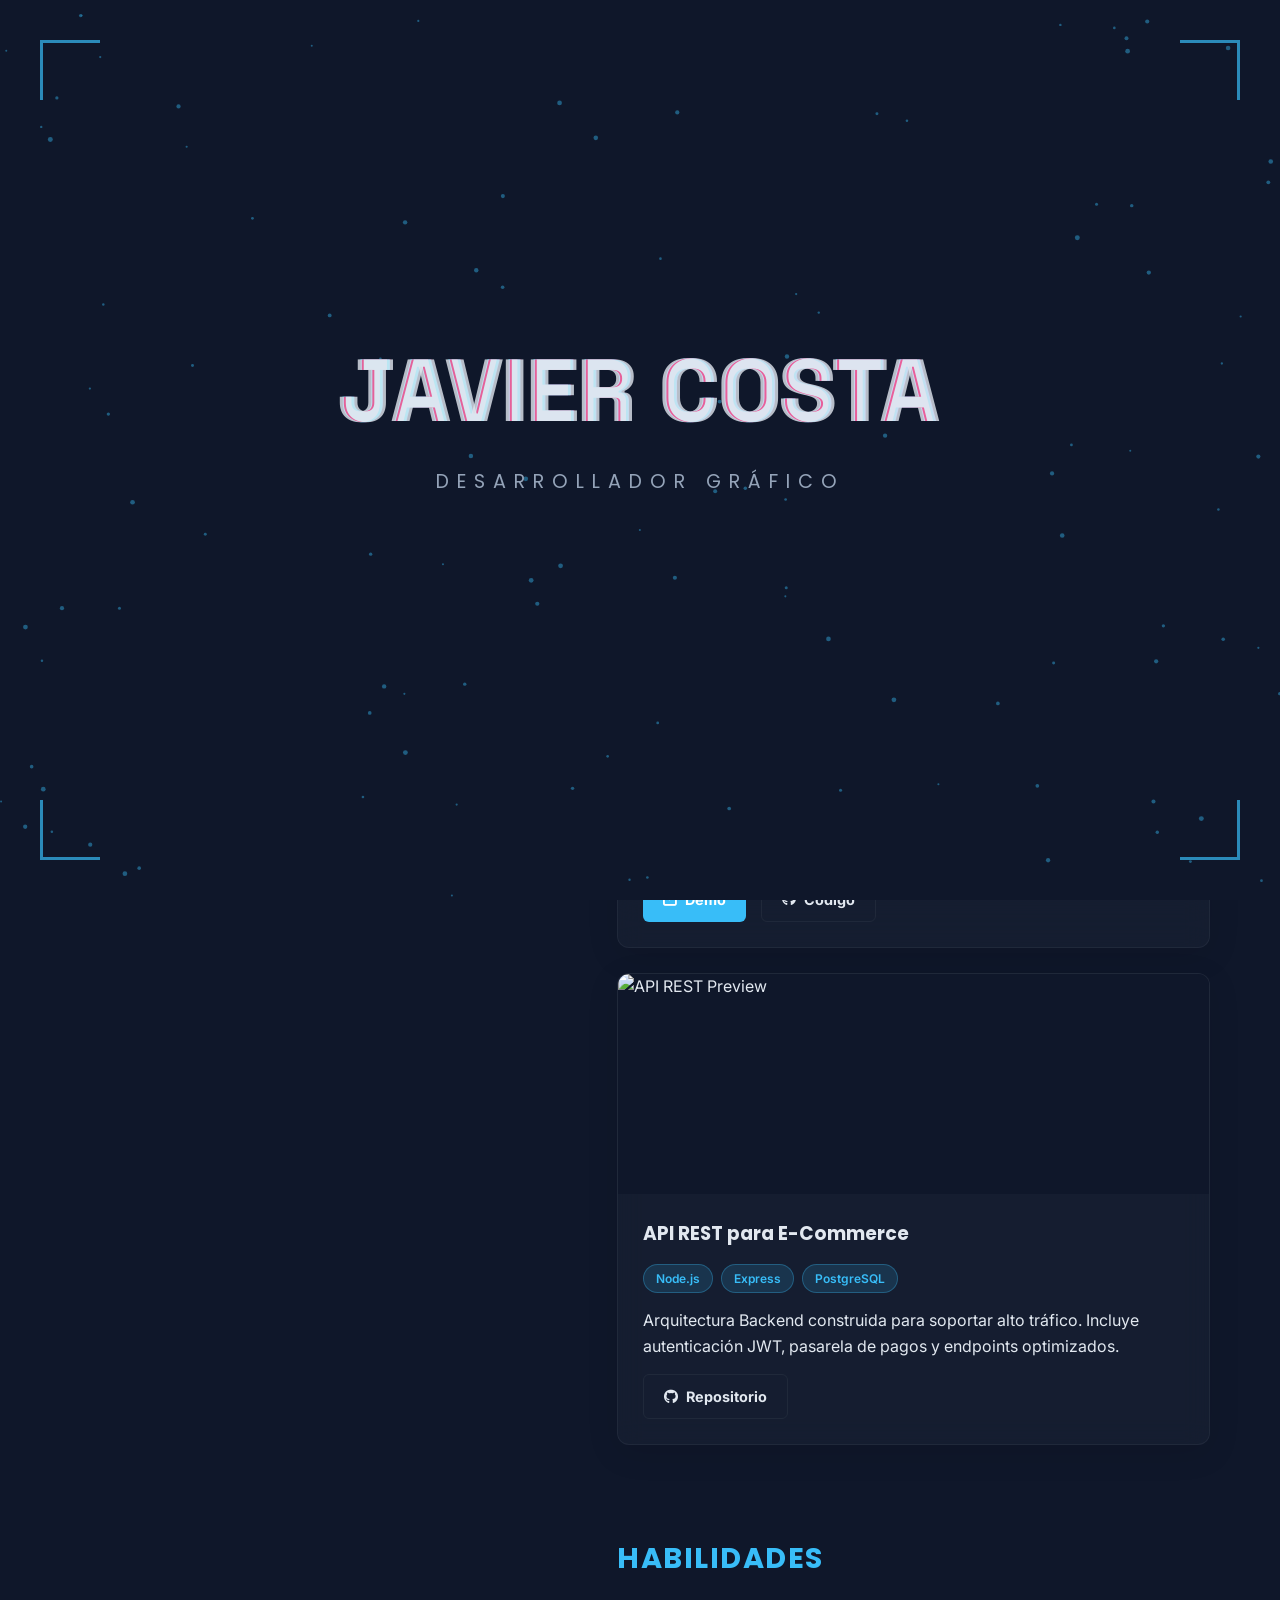
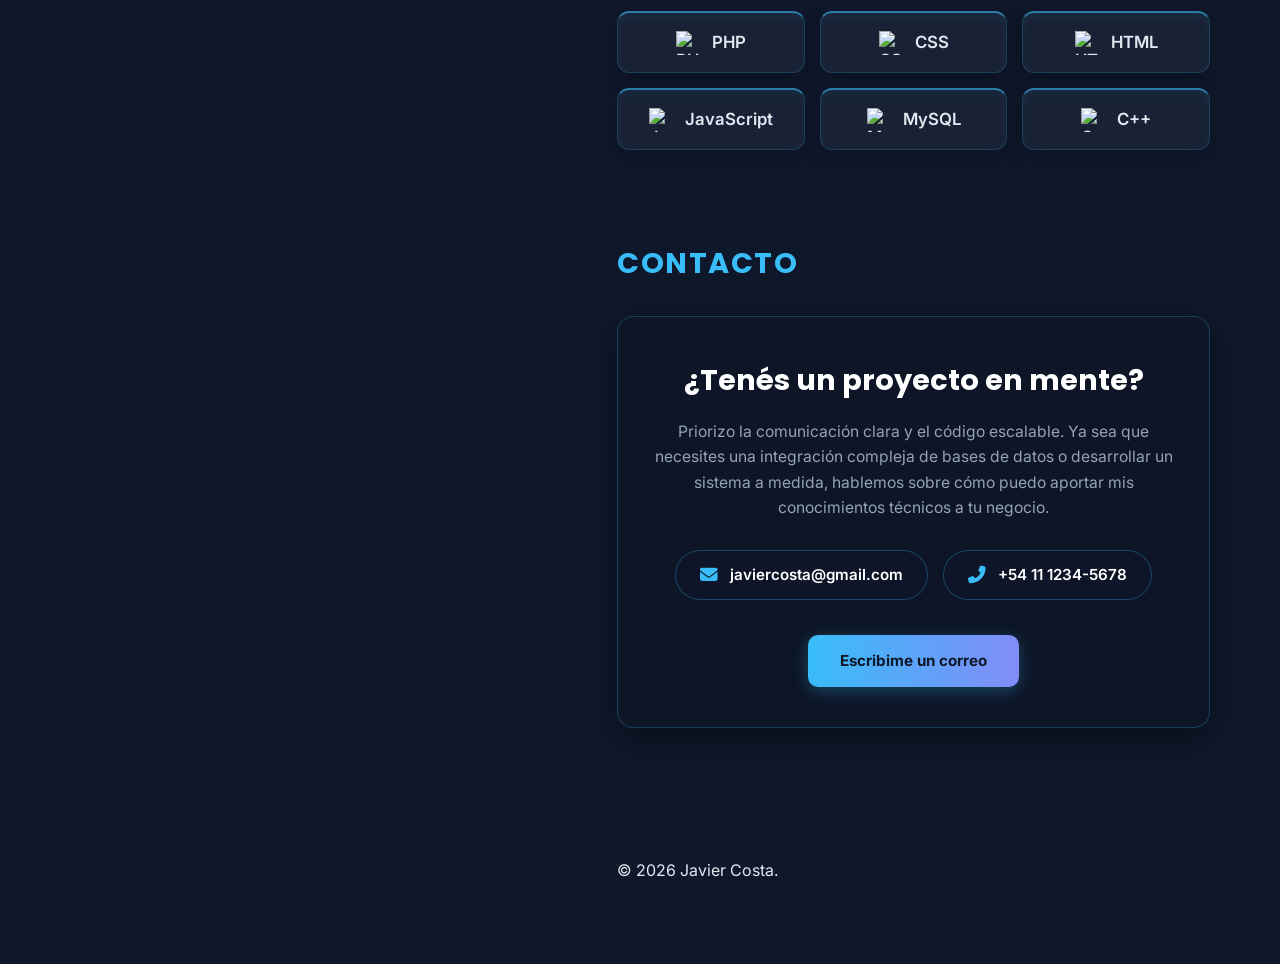
==== commit 96e6a8b0: "Update index.html" ====
--- a/index.html
+++ b/index.html
@@ -23,7 +23,7 @@
     <div class="contenido-inicio">
         <h1 class="titulo-inicio glitch" data-text="JAVIER COSTA">JAVIER COSTA</h1>
         <p class="subtitulo-inicio">DESARROLLADOR GRÁFICO</p>
-        <span class="parpadeo-click">[ Tocá la pantalla para continuar ]</span>
+        <span class="parpadeo-click">[ Tocá la pantalla para inicializar sistema ]</span>
     </div>
 </div>
 </div>
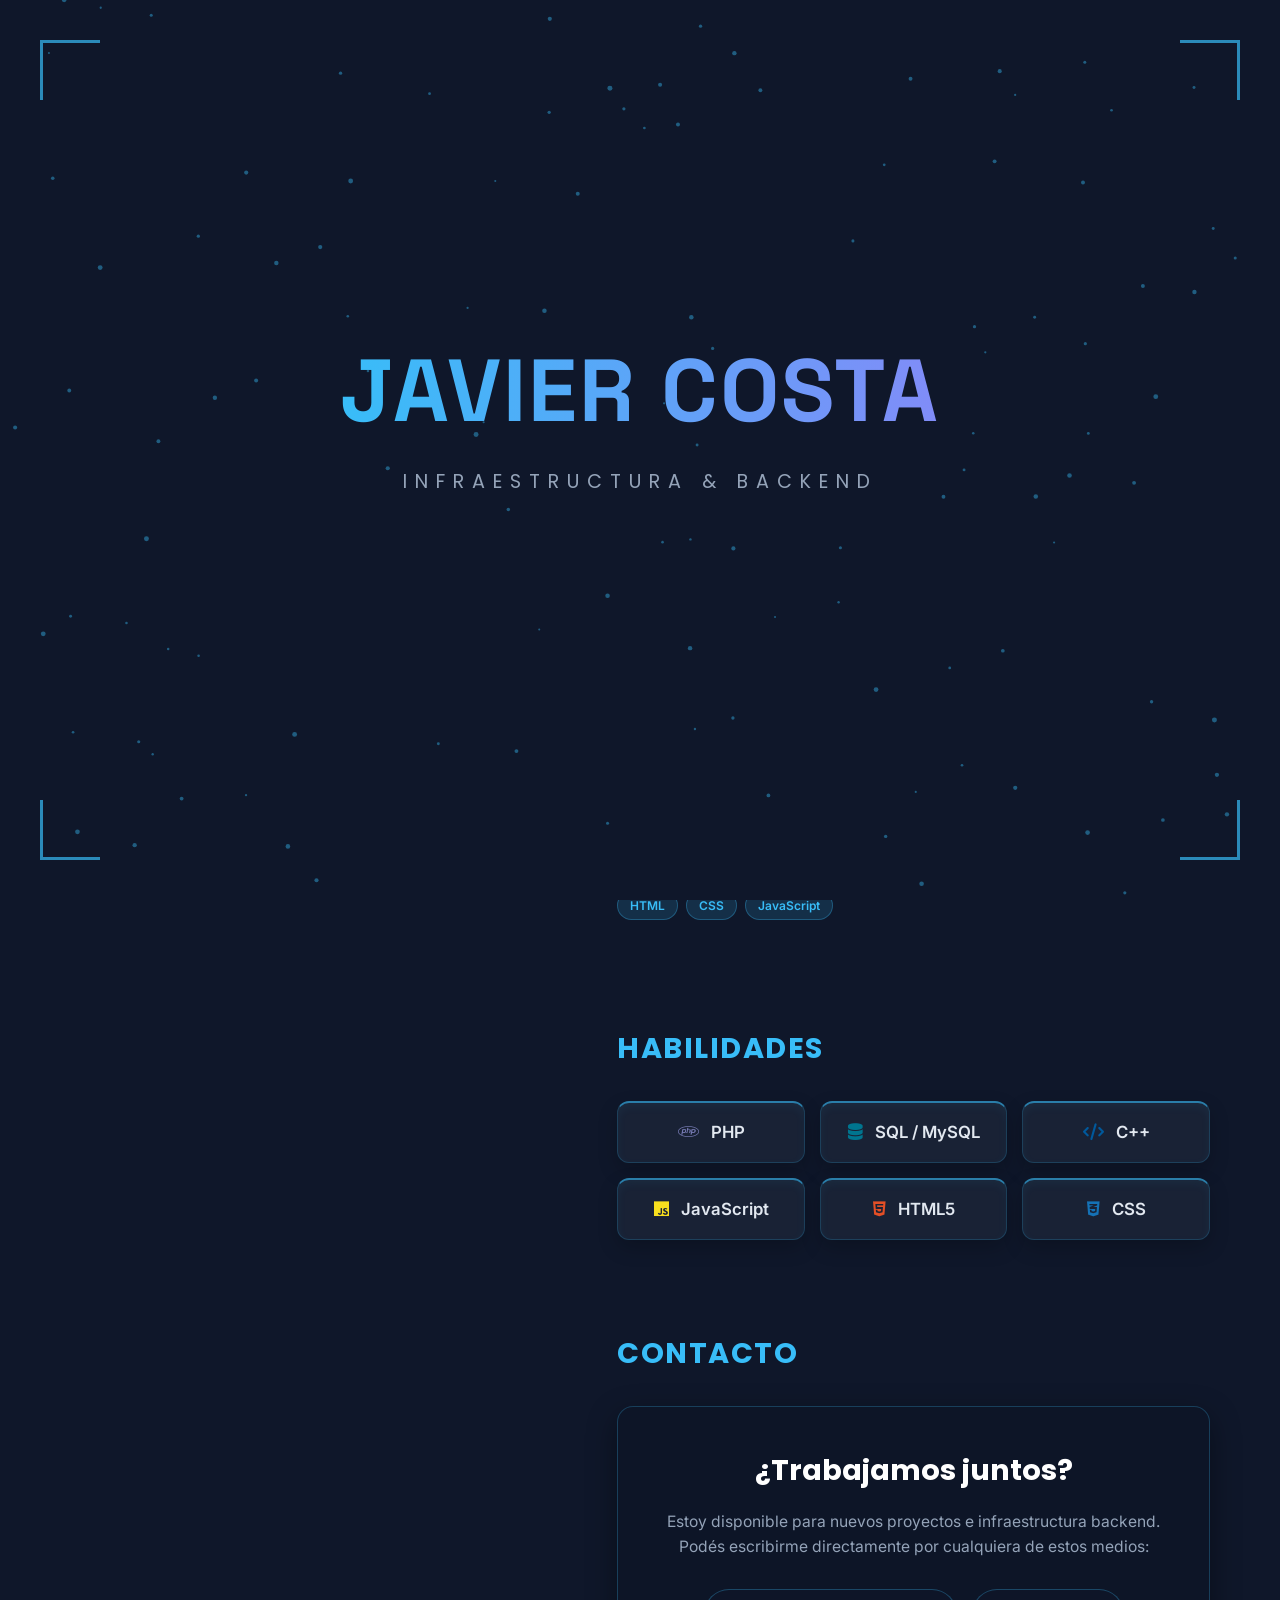
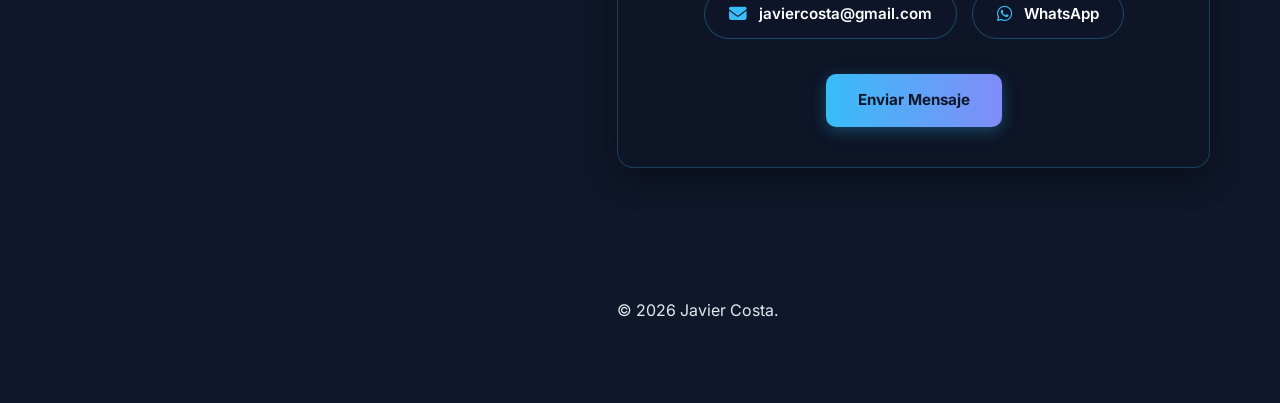
==== commit d3127cb8: "Update index.html" ====
--- a/index.html
+++ b/index.html
@@ -4,30 +4,34 @@
     <meta charset="UTF-8">
     <meta name="viewport" content="width=device-width, initial-scale=1.0">
     <title>Javier Costa | Desarrollador Backend</title>
+    
+    <!-- Fuentes y estilos -->
     <link rel="preconnect" href="https://fonts.googleapis.com">
     <link rel="preconnect" href="https://fonts.gstatic.com" crossorigin>
+    <link href="https://fonts.googleapis.com/css2?family=Michroma&display=swap" rel="stylesheet">
     <link href="https://fonts.googleapis.com/css2?family=Fira+Code:wght@600;700&family=Inter:wght@300;400;500;600;700&family=Poppins:wght@500;700;800&family=Space+Grotesk:wght@600;700&display=swap" rel="stylesheet">
     <link rel="stylesheet" href="https://cdnjs.cloudflare.com/ajax/libs/font-awesome/6.4.0/css/all.min.css">
+    
     <link rel="stylesheet" href="css/estilos.css">
 </head>
-    
 <body>
+
     <div id="pantalla-inicio" class="pantalla-inicio">
-    <canvas id="canvas-intro"></canvas>
+        <canvas id="canvas-intro"></canvas>
 
-    <div class="hud-esquina top-left"></div>
-    <div class="hud-esquina top-right"></div>
-    <div class="hud-esquina bottom-left"></div>
-    <div class="hud-esquina bottom-right"></div>
+        <div class="hud-esquina top-left"></div>
+        <div class="hud-esquina top-right"></div>
+        <div class="hud-esquina bottom-left"></div>
+        <div class="hud-esquina bottom-right"></div>
 
-    <div class="contenido-inicio">
-        <h1 class="titulo-inicio glitch" data-text="JAVIER COSTA">JAVIER COSTA</h1>
-        <p class="subtitulo-inicio">DESARROLLADOR GRÁFICO</p>
-        <span class="parpadeo-click">[ Tocá la pantalla para inicializar sistema ]</span>
+        <div class="contenido-inicio">
+            <h1 class="titulo-inicio">JAVIER COSTA</h1>
+            <p class="subtitulo-inicio">INFRAESTRUCTURA & BACKEND</p>
+            <span class="parpadeo-click">[ Tocá la pantalla para continuar ]</span>
+        </div>
     </div>
-</div>
-</div>
-<canvas id="canvas-fondo"></canvas>
+
+    <canvas id="canvas-fondo"></canvas>
 
     <div id="bg-flashlight"></div>
 
@@ -42,7 +46,7 @@
         
         <aside class="col-izquierda">
             <div class="header-info">
-                <h1><span id="nombre-tipeo" class="texto-gradiente fuente-llamativa"></span><span class="cursor">|</span></h1>
+                <h1><span id="nombre-tipeo" class="texto-gradiente fuente-llamativa"></span></h1>
                 <p class="subtitulo">Especialista Backend</p>
                 <p class="tagline">Construyo infraestructuras sólidas, escalables y eficientes en diferentes lenguajes</p>
                 
@@ -68,51 +72,55 @@
             
             <section id="sobre-mi" class="seccion-bloque">
                 <h2>Centrado en</h2>
-                <p>Especialista en desarrollo backend. </p>
+                <p>Especialista en desarrollo backend.</p>
                 <p>Estoy enfocado en la creación de soluciones eficientes y escalables. Cuento con experiencia de consultas en bases de datos relacionales y mantenimiento de sitios web.</p>
-                <p>Mi objetivo principal es aportar lo que se a proyectos mediante código limpio y estructurado</p>
+                <p>Mi objetivo principal es aportar valor a proyectos mediante código limpio y estructurado.</p>
             </section>
 
             <section id="proyectos" class="seccion-bloque">
                 <h2>Proyectos</h2>
                 <div class="lista-proyectos">
-                    
-                    <div class="card-proyecto-moderna">
-                        <div class="proyecto-imagen">
-                            <img src="img/AA.png" alt="Getinweb Preview">
+
+                    <!-- Proyecto 1 -->
+                    <article class="card-proyecto-horizontal">
+                        <div class="proyecto-thumb">
+                            <img src="/img/Pag1.png" alt="Getinweb">
                         </div>
-                        <div class="proyecto-info">
-                            <h3>Getinweb</h3>
+                        <div class="proyecto-contenido">
+                            <h3>
+                                <a href="https://modumod.github.io/NOVA/" target="_blank">
+                                   NOVA<i class="fas fa-arrow-up-right-from-square icono-link"></i>
+                                </a>
+                            </h3>
+                            <p>Sitio web institucional minimalista y de alta gama, diseñado para estudios de arquitectura. Destaca por su experiencia inmersiva con animaciones fluidas al hacer scroll, cursor personalizado, efectos parallax y una estética visual muy elegante.</p>
                             <div class="etiquetas-tech">
-                                <span class="tag">PHP</span>
-                                <span class="tag">MySQL</span>
-                                <span class="tag">C++</span>
-                            </div>
-                            <p>Plataforma web dinámica desarrollada para la administración de inventario y actualización de precios en tiempo real.</p>
-                            <div class="enlaces-proyecto">
-                                <a href="https://getinweb.cavernservices.org/index.php" class="btn" target="_blank"><i class="fas fa-external-link-alt"></i> Demo</a>
-                                <a href="https://github.com/R0V1N2VV/GetInWeb-Proyecto" class="btn btn-secundario" target="_blank"><i class="fab fa-github"></i> Código</a>
+                                <span class="tag">HTML</span>
+                                <span class="tag">CSS</span>
+                                <span class="tag">JavaScript</span>
                             </div>
                         </div>
-                    </div>
+                    </article>
 
-                    <div class="card-proyecto-moderna">
-                        <div class="proyecto-imagen">
-                            <img src="https://images.unsplash.com/photo-1558494949-ef010cbdcc31?auto=format&fit=crop&w=600&q=80" alt="API REST Preview">
+                    <!-- Proyecto 2 -->
+                    <article class="card-proyecto-horizontal">
+                        <div class="proyecto-thumb">
+                            <img src="/img/Pag2.png" alt="E-Commerce REST">
                         </div>
-                        <div class="proyecto-info">
-                            <h3>API REST para E-Commerce</h3>
+                        <div class="proyecto-contenido">
+                            <h3>
+                                <a href="https://modumod.github.io/NexusGrowth/" target="_blank">
+                                    NexusGrowth <i class="fas fa-arrow-up-right-from-square icono-link"></i>
+                                </a>
+                            </h3>
+                            <p>Landing page interactiva de alta conversión orientada a agencias digitales. Incluye funciones avanzadas como modo oscuro/claro, efecto de escritura dinámica, contadores estadísticos animados, slider personalizado y validación de formularios en tiempo real.</p>
                             <div class="etiquetas-tech">
-                                <span class="tag">Node.js</span>
-                                <span class="tag">Express</span>
-                                <span class="tag">PostgreSQL</span>
-                            </div>
-                            <p>Arquitectura Backend construida para soportar alto tráfico. Incluye autenticación JWT, pasarela de pagos y endpoints optimizados.</p>
-                            <div class="enlaces-proyecto">
-                                <a href="#" class="btn btn-secundario"><i class="fab fa-github"></i> Repositorio</a>
+                                <span class="tag">HTML</span>
+                                <span class="tag">CSS</span>
+                                <span class="tag">JavaScript</span>
                             </div>
                         </div>
-                    </div>
+                    </article>
+                   
 
                 </div>
             </section>
@@ -120,36 +128,42 @@
             <section id="habilidades" class="seccion-bloque">
                 <h2>Habilidades</h2>
                 <div class="grid-habilidades">
-                    <div class="skill-tag"><img src="https://cdn.jsdelivr.net/gh/devicons/devicon@latest/icons/php/php-original.svg" alt="PHP"> PHP</div>
-                    <div class="skill-tag"><img src="https://cdn.jsdelivr.net/gh/devicons/devicon@latest/icons/css3/css3-original.svg" alt="CSS"> CSS</div>
-                    <div class="skill-tag"><img src="https://cdn.jsdelivr.net/gh/devicons/devicon@latest/icons/html5/html5-original.svg" alt="HTML"> HTML</div>
-                    <div class="skill-tag"><img src="https://cdn.jsdelivr.net/gh/devicons/devicon@latest/icons/javascript/javascript-original.svg" alt="JavaScript"> JavaScript</div>
-                    <div class="skill-tag"><img src="https://cdn.jsdelivr.net/gh/devicons/devicon@latest/icons/mysql/mysql-original.svg" alt="MySQL"> MySQL</div>
-                    <div class="skill-tag"><img src="https://cdn.jsdelivr.net/gh/devicons/devicon@latest/icons/cplusplus/cplusplus-original.svg" alt="C++"> C++</div>
+                    <div class="skill-tag">
+                        <i class="fab fa-php" style="color: #777bb4;"></i> PHP
+                    </div>
+                    <div class="skill-tag">
+                        <i class="fas fa-database" style="color: #00758f;"></i> SQL / MySQL
+                    </div>
+                    <div class="skill-tag">
+                        <i class="fas fa-code" style="color: #00599c;"></i> C++
+                    </div>
+                    <div class="skill-tag">
+                        <i class="fab fa-js" style="color: #f7df1e;"></i> JavaScript
+                    </div>
+                    <div class="skill-tag">
+                        <i class="fab fa-html5" style="color: #e34f26;"></i> HTML5
+                    </div>
+                    <div class="skill-tag">
+                        <i class="fab fa-css3-alt" style="color: #1572b6;"></i> CSS
+                    </div>
                 </div>
             </section>
 
             <section id="contacto" class="seccion-bloque">
                 <h2>Contacto</h2>
                 <div class="card-contacto-imagen">
-                    <h3 class="contacto-titulo">¿Tenés un proyecto en mente?</h3>
-                    <p class="contacto-descripcion">
-                        Priorizo la comunicación clara y el código escalable. Ya sea que necesites una integración compleja de bases de datos o desarrollar un sistema a medida, hablemos sobre cómo puedo aportar mis conocimientos técnicos a tu negocio.
-                    </p>
-                    
+                    <h3 class="contacto-titulo">¿Trabajamos juntos?</h3>
+                    <p class="contacto-descripcion">Estoy disponible para nuevos proyectos e infraestructura backend. Podés escribirme directamente por cualquiera de estos medios:</p>
                     <div class="contacto-pill-container">
                         <a href="mailto:javiercosta@gmail.com" class="contacto-pill">
-                            <i class="fas fa-envelope"></i>
-                            <span>javiercosta@gmail.com</span>
+                            <i class="fas fa-envelope"></i> javiercosta@gmail.com
                         </a>
                         <a href="https://wa.me/541112345678" target="_blank" class="contacto-pill">
-                            <i class="fas fa-phone-alt"></i>
-                            <span>+54 11 1234-5678</span>
+                            <i class="fab fa-whatsapp"></i> WhatsApp
                         </a>
                     </div>
-
                     <div class="contacto-accion">
-                        <a href="mailto:javiercosta@gmail.com" class="btn-contacto-destacado">Escribime un correo</a>
+                        <a href="mailto:javiercosta@gmail.com" class="btn-contacto-destacado">Enviar Mensaje</a>
                     </div>
                 </div>
             </section>
@@ -160,9 +174,11 @@
 
         </main>
     </div>
-<button id="btn-subir" class="btn-subir" aria-label="Volver arriba">
+
+    <button id="btn-subir" class="btn-subir" aria-label="Volver arriba">
         <i class="fas fa-arrow-up"></i>
-</button>
+    </button>
+
     <script src="js/app.js"></script>
 </body>
 </html>
